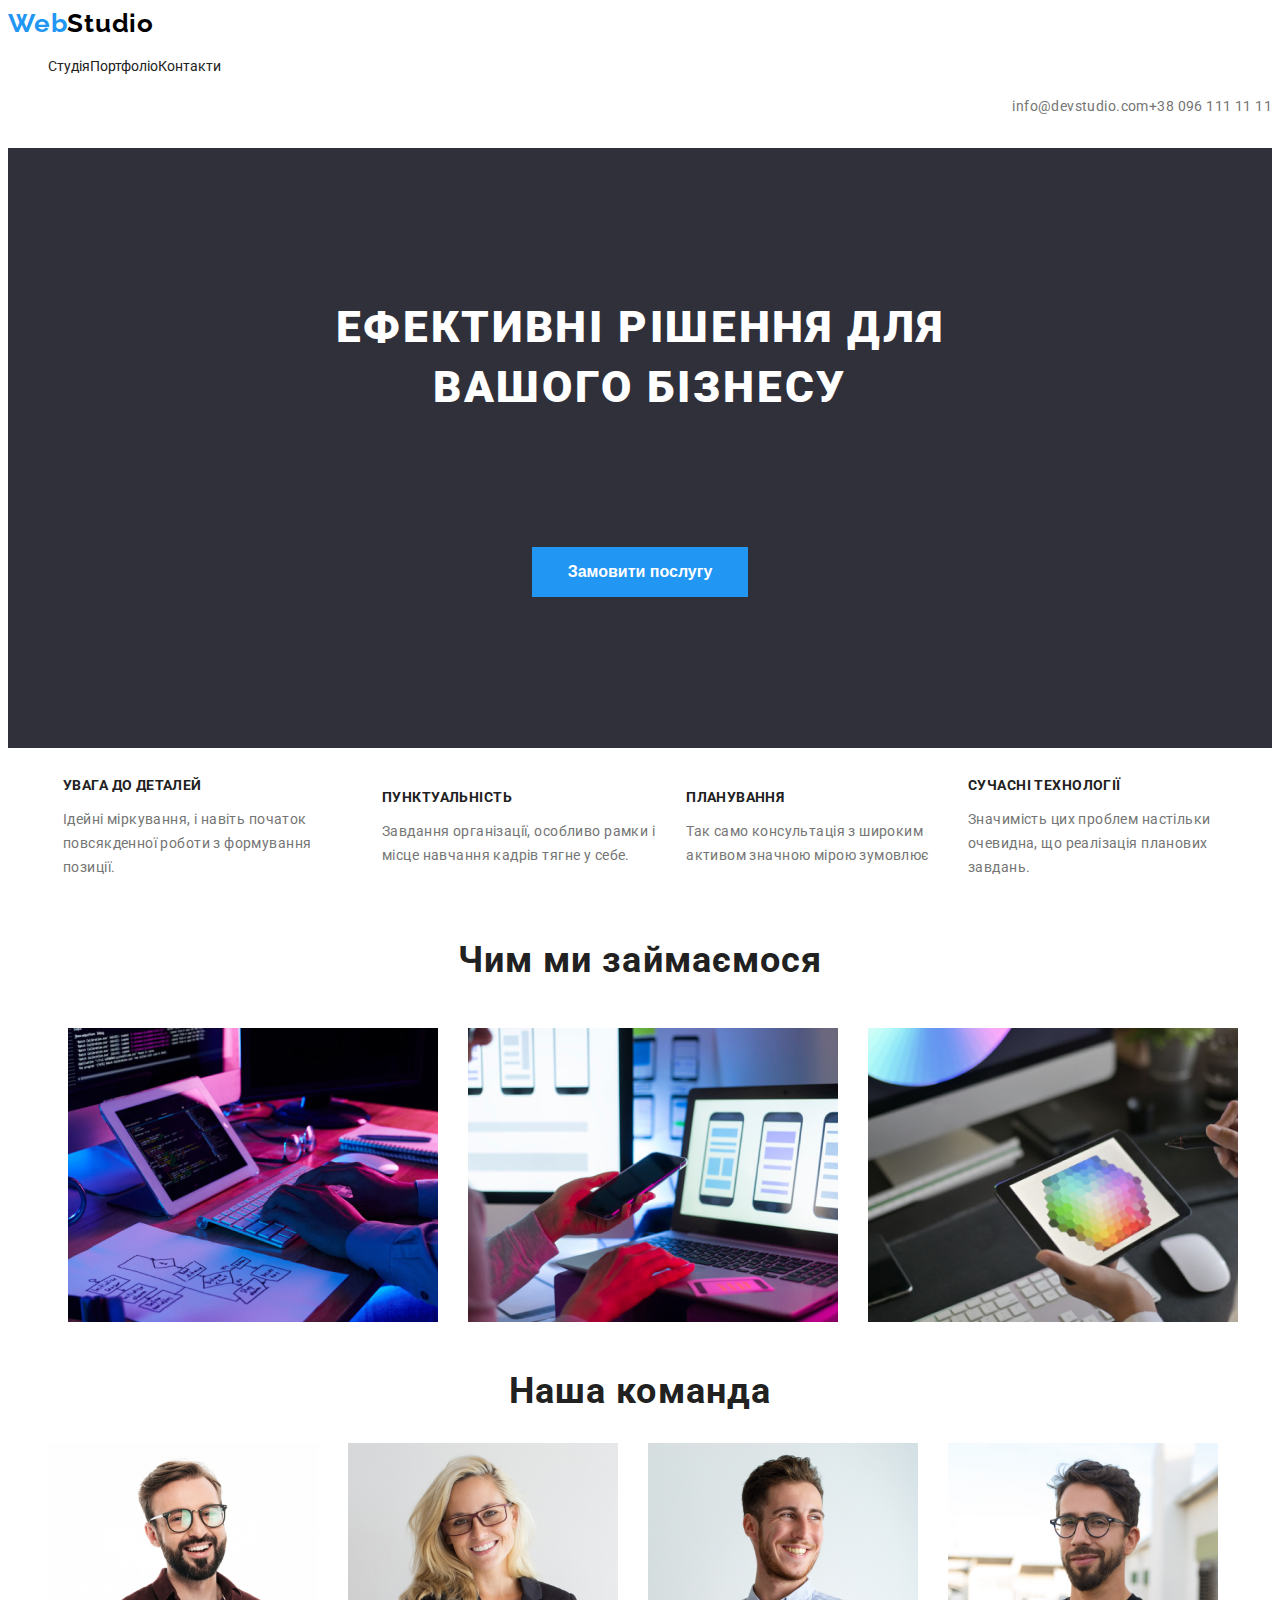
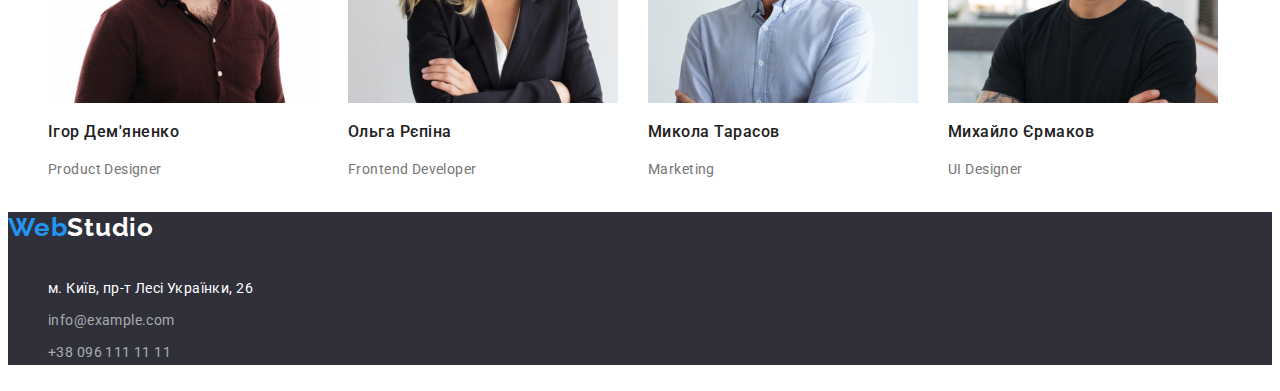
==== index.html @ 259ea288 "dz2" ====
<!DOCTYPE html>
<html lang="uk">
<head>
    <meta charset="UTF-8">
    <meta http-equiv="X-UA-Compatible" content="IE=edge">
    <meta name="viewport" content="width=device-width,initial-scale=1.0">
    <title>WebStudio</title>
     <link rel="preconnect" href="https://fonts.googleapis.com">
<link rel="preconnect" href="https://fonts.gstatic.com" crossorigin>
<link href="https://fonts.googleapis.com/css2?family=Raleway:wght@700&family=Roboto:wght@400;500;700;900&display=swap" rel="stylesheet">
<link href="./css/styles.css" rel="stylesheet">

</head>
<body>
    <header class="page-header">
        <a href="./index.html" class="logo ul"><span class="">Web</span>Studio</a>
        <nav class="navigation">
        <ul class="nav ul block">
        <li><a class="dec-none" href="./index.html">Студія</a></li>
       <li><a class="dec-none "href="./portfolio.html">Портфоліо</a></li>
       <li><a class="dec-none" href="">Контакти</a></li>
        </ul>
         </nav>
         <ul class="navigation2 ul">
            <li><a class="dec-none p" href="mailto:info@devstudio.com">info@devstudio.com</a></li>
            <li><a class="dec-none p" href="tel:+380961111111">+38 096 111 11 11</a></li>
        </ul>
        
    </header>
    <main class="main">
        <section class="section-main">
         <h1 class="hero">Ефективні рішення для вашого бізнесу</h1>
    <button type="button" class="button-logo"> Замовити послугу</button>
    </section>
    <section class="">
        <h2 class="visually-hidden">Особливості</h2>
        <div class="wrapper">
    <ul class="ul block center">
        <div class="div2"><li class="cont-list1"><h3 class="section-hhh">УВАГА ДО ДЕТАЛЕЙ</h3><p class="p">Ідейні міркування, і навіть початок повсякденної роботи з формування позиції.</p></li></div>
        <div class="div2"><li class="cont-list2"><h3 class="section-hhh">ПУНКТУАЛЬНІСТЬ</h3><p class="p">Завдання організації, особливо рамки і місце навчання кадрів тягне у себе.</p></li></div>
        <div class="div2"><li class="cont-list3"><h3 class="section-hhh">ПЛАНУВАННЯ</h3><p class="p" >Так само консультація з широким активом значною мірою зумовлює</p></li></div>
        <div class="div2"><li class="cont-list4"><h3 class="section-hhh">СУЧАСНІ ТЕХНОЛОГІЇ</h3><p class="p">Значимість цих проблем настільки очевидна, що реалізація планових завдань.</p></li></div>
   </ul>
   </div>
   </section>
   <section>
   <h2 class="section-hh">Чим ми займаємося</h2>
    <div class="wrapper2">
    <ul class="ul block center div2">
      <div class="div3"><li><img src="./images/box11.jpg" alt="Робота за комп'ютером"/></li></div>
      <div class="div3"><li><img src="./images/box22.jpg" alt="Розробка додатків"/></li></div>
    <div class="div3"><li><img src="./images/box33.jpg" alt="Планшет з палітрою кольорів"/></li></div>
    </ul>
    </div>
   </section>
   <section class="">
    <h2 class="section-hh">Наша команда</h2>
    <ul  class="ul block center">
        <li class="div4"><img src="./images/img11.jpg" width="270" alt="Ігор Дем'яненко">
    <h3 class="people ">Ігор Дем'яненко</h3><p class="p">Product Designer</p></li>
        <li class="div4"><img src="./images/img22.jpg" width="270" alt="Ольга Рєпіна">
    <h3 class="people">Ольга Рєпіна</h3><p class="p">Frontend Developer</p></li>
        <li class="div4"><img src="./images/img33.jpg" width="270" alt="Микола Тарасов">
    <h3 class="people">Микола Тарасов</h3><p class="p">Marketing</p></li>
        <li class="div4"><img src="./images/img44.jpg" width="270" alt="Михайло Єрмаков">
    <h3 class="people">Михайло Єрмаков</h3><p class="p">UI Designer</p></li>
    </ul>
    </section>
    </main>
    <footer class="page-title-footer">
     <a href="./index.html" class="footer-logo ul"><span>Web</span>Studio</a>
     <address>
     <ul class="nav ul">
      <li><a class="dec-ww ul" href="https://www.google.com/maps/place/%D0%B1%D1%83%D0%BB.+%D0%9B%D0%B5%D1%81%D0%B8+%D0%A3%D0%BA%D1%80%D0%B0%D0%B8%D0%BD%D0%BA%D0%B8,+26,+%D0%9A%D0%B8%D0%B5%D0%B2,+02000/@50.4265807,30.5383858,17z/data=!4m21!1m15!4m14!1m6!1m2!1s0x40d4cf0e033ecbe9:0x57a4dffefec77da0!2z0LHRg9C70YzQstCw0YAg0JvQtdGB0ZYg0KPQutGA0LDRl9C90LrQuCwgMjYsINCa0LjRl9CyLCAwMjAwMA!2m2!1d30.5383858!2d50.4265807!1m6!1m2!1s0x40d4cf0e033ecbe9:0x57a4dffefec77da0!2z0LHRg9C7LiDQm9C10YHQuCDQo9C60YDQsNC40L3QutC4LCAyNiwg0JrQuNC10LIsIDAyMDAw!2m2!1d30.5383858!2d50.4265807!3m4!1s0x40d4cf0e033ecbe9:0x57a4dffefec77da0!8m2!3d50.4265807!4d30.5383858">м. Київ, пр-т Лесі Українки, 26</a></li>
      <li><a class="dec-add ul " href="mailto:info@example.com">info@example.com</a></li>
      <li><a class="dec-add ul" href="tel:+380961111111">+38 096 111 11 11</a></li>
     </ul>
    </address>
</footer>

</body>
</html>
---- css/styles.css ----
:root {
    --main-color: #212121;
   --color-grey---: #2F303A;
    --color-sky-: #2196F3;
    --color-milk-: #FFFFFF;}
body {
    font-family:'Roboto', sans-serif;} 

.body {
           
            background-color: #F5F5F5;
        }
.dec-none{
    text-decoration: none;
    color: var(--main-color);
    font-size: 14px;
    line-height: 1.71;
    font-weight: 400;
    
}

.page-title-footer{
    background-color:#2F303A;
          
    letter-spacing: 0.06em;
    
    font-weight: 700;
    font-size: 26px;
    line-height: 1.19;
    
}


.section-main{
    
    height: 600px;
    text-transform: uppercase;
   
   margin-left: 0px;
   margin-top: 0px;
text-align: center;
    background: #2F303A;
 letter-spacing: 0.06em;


}
.hero{padding-top: 150px;
    padding-left: 300px;
    padding-right: 300px;
    padding-bottom: 100px;
        font-weight: 900;
        font-size: 44px;
        line-height: 1.36;
        /*  */
        letter-spacing: 0.06em;
        color: #FFFFFF;}


 .section-se .bt{
            color: #000000;
            width: 103px;
            height: 38px;
            left: 846px;
            top: 174px;
        
            background-color: #F5F4FA;
            }
        
.bt:focus,
 .bt:hover {
   color: #FFFFFF;
background: #2196F3;
                }

    
.button .test-link {
           
            background: #2196F3;

            cursor: pointer;
           
            font-family:'Roboto', sans-serif;
            font-size: 16px;
            font-weight: 700;
            letter-spacing: 0.06em;
            line-height: 1.87;
        color: var(--color-milk-) }
                  
     /* --кнопка замовити послугу------------------------*/
.button-logo{
    border: none;
        width: 216px;
            height: 50px;
            left: 692px;
        font-size: 16px;  top: 430px;
      font-weight: 700;
      background: #2196F3;
        color: var(--color-milk-)
      
       
      
       
     }
            
 .bt{
    width: 112px;
    height: 38px;
    left: 726px;
    top: 174px;
    background-color: #F5F4FA;
    font-family: 'Roboto';
    font-weight: 500;
    font-size: 16px;
    line-height: 1.16;
    /* identical to box height, or 162% */
    border: none;
    text-align: center;
    letter-spacing: 0.03em;

    color: #212121;}


.header-logo span{
           font-size: 26px;
            line-height: 1.19;
    /* identical to box height */
            font-family: 'Raleway';
        letter-spacing: 0.03em;
            font-weight: 700;
            color: #000000;}

.logo span {
    font-size: 26px;
    line-height: 1.19;
    /* identical to box height */
    letter-spacing: 0.03em;
    color: #2196F3;
    font-weight: 700;
    font-family: 'Raleway';
}

.footer-logo{font-family:'Raleway';
             color: #FFFFFF;
              font-weight: 700;
              font-size: 26px;
              line-height: 1.19;
    /* identical to box height */

              letter-spacing: 0.03em;}
.footer-logo span{font-size: 26px;
             line-height: 1.19;
    /* identical to box height */
            font-family: 'Raleway';
            font-weight: 700;
            letter-spacing: 0.03em;
                  color: #2196F3}
a.logo{     font-size: 26px;
            line-height: 1.19;
    /* identical to box height */
            letter-spacing: 0.03em;
            font-family:'Raleway';
            font-weight: 700;
            color: #000000;
        }


.nav.navigation
         {color: #212121;
         display: flex;
         
    
            
       
        }
.nav{ 

        
    }
.navigation2{
    display: flex;
    justify-content:flex-end;

}
.nav :focus,
.nav :hover,a.nav
           {color: #2196F3;
            
       }
  .cont-list-style{
    margin-left: 10px;
  }

.ul {
    list-style: none;
    text-decoration: none;
}

.wrapper{
    display: flex;
    justify-content: space-around;
   
}
.block {
    display: flex;
}

.block.center {
    align-items: center;
}
/*  */
.list-photo{
display:flex;
}
.div2{
    margin-left: 15px;
}
/*  */
.wrapper2{
    display: flex;
    justify-content: space-around;
    
}
.div-wraper{
    justify-content:space-between;
}

.visually-hidden {
        position: absolute;
        white-space: nowrap;
        width: 1px;
        height: 1px;
        overflow: hidden;
        border: 0;
        padding: 0;
        clip: rect(0 0 0 0);
        clip-path: inset(50%);
        margin: -1px;}

.section-hh{
        text-align: center;
        font-weight: 700;
        font-size: 36px;
        line-height: 1.16;
        letter-spacing: 0.03em;
        color: #212121;} 
.div3{
    margin-right: 30px;
}
.section-hhh{
    
       font-weight: 700;
       font-size: 14px;
       line-height: 1.14;
       letter-spacing: 0.03em;
       text-transform: uppercase;
       color: #212121;
    }
  .div4{
    margin-right: 30px;
  }

 .p{
         font-family: 'Roboto';
        
         font-weight: 400;
         font-size: 14px;
         line-height: 1.71;
         letter-spacing: 0.03em;
         color: #757575;}

.dec-ww{font-weight: 400;
         font-size: 14px;
         line-height: 1.71;
         letter-spacing: 0.03em;
         font-style: normal;
         color: #FFFFFF;}

.dec-add{font-weight: 400;
        font-size: 14px;
        font-style: normal;
        line-height: 1.71;
        letter-spacing: 0.03em;
        color: rgba(256, 256, 256, 0.6);

 }

.people{
       
        font-weight: 500;
        font-size: 16px;
        line-height: 1.18;
    /* identical to box height */

        letter-spacing: 0.03em;

        color: #212121;}
.p .people{
    font-weight: 500;
        font-size: 16px;
        line-height: 19px;
}
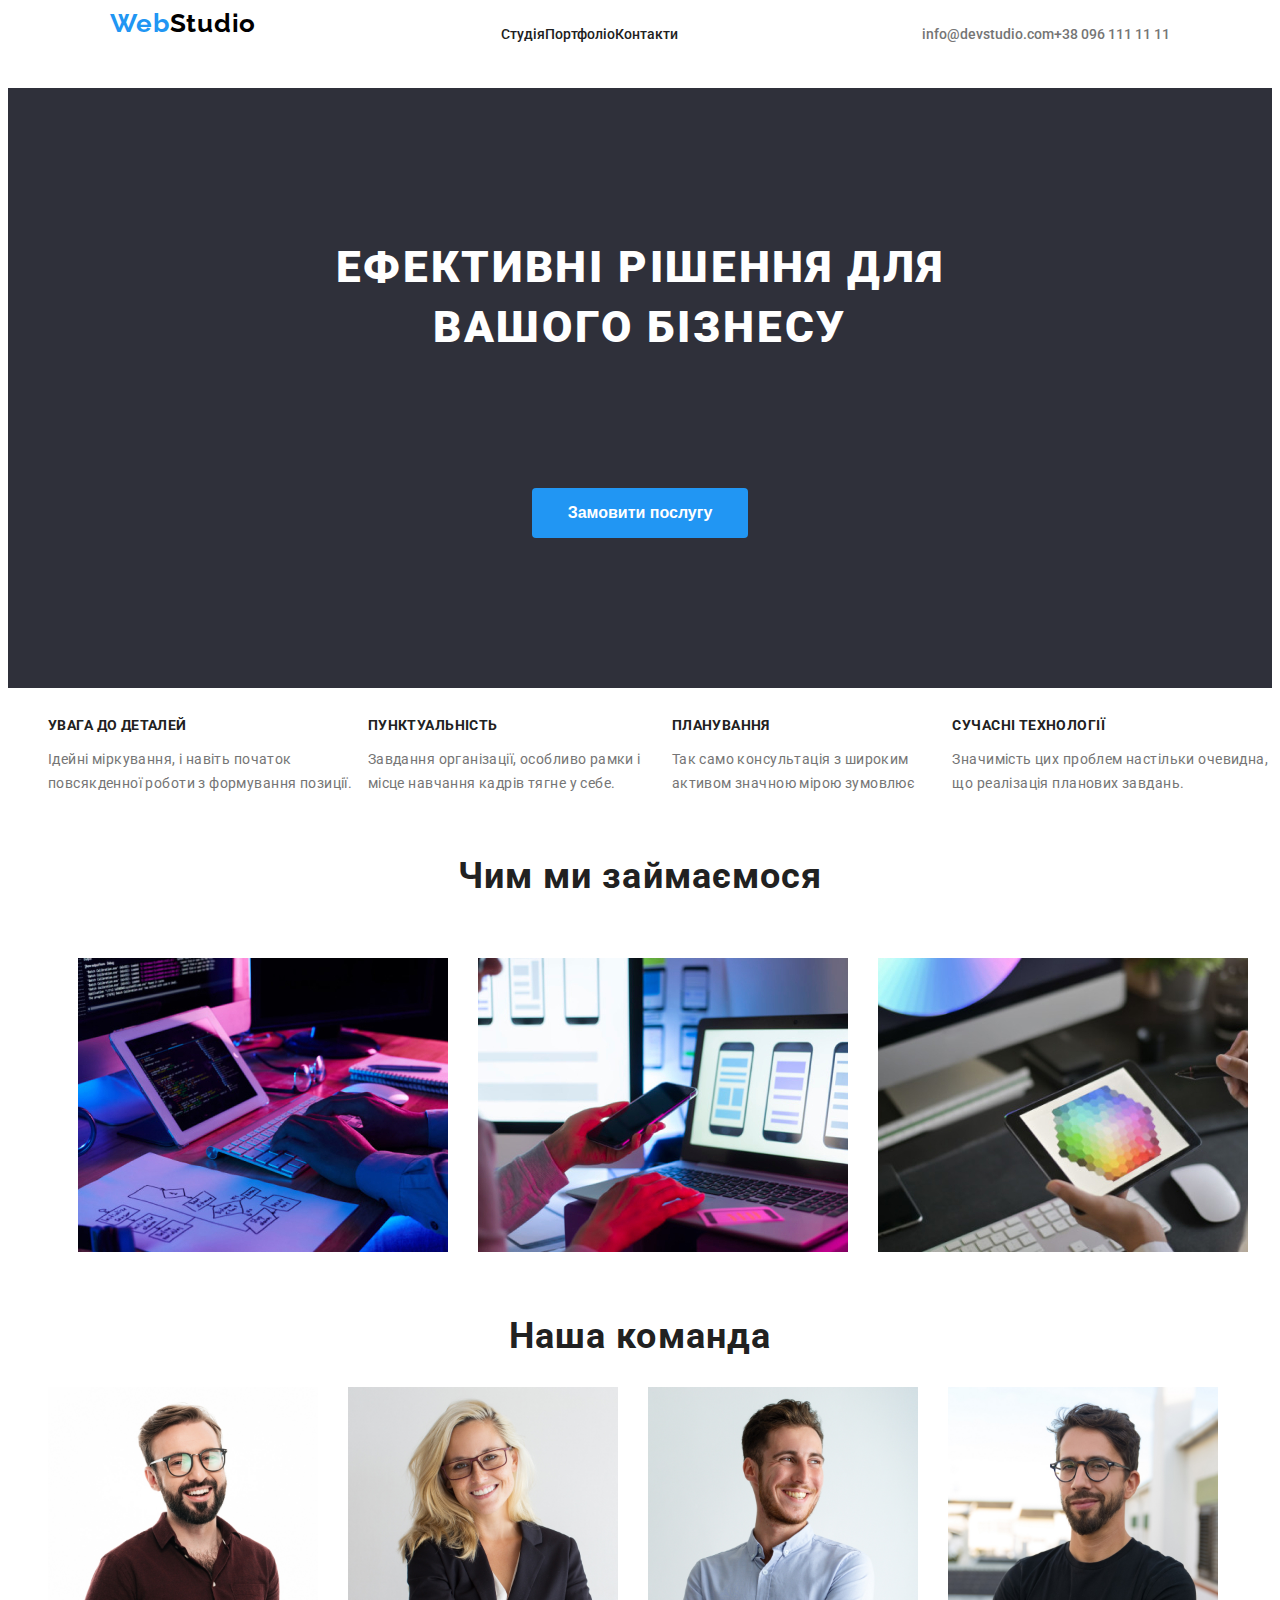
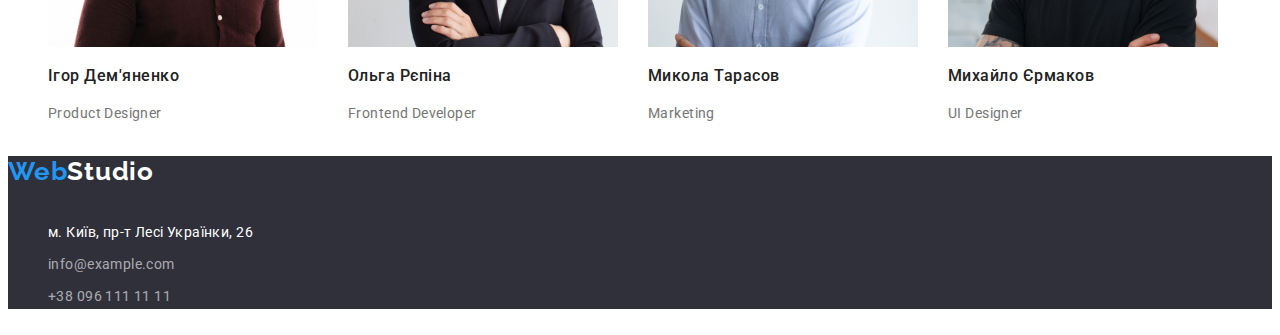
==== commit 90e6bedf: "dz" ====
--- a/index.html
+++ b/index.html
@@ -13,19 +13,20 @@
 </head>
 <body>
     <header class="page-header">
+        <div class="header-hp">
         <a href="./index.html" class="logo ul"><span class="">Web</span>Studio</a>
         <nav class="navigation">
         <ul class="nav ul block">
-        <li><a class="dec-none" href="./index.html">Студія</a></li>
-       <li><a class="dec-none "href="./portfolio.html">Портфоліо</a></li>
-       <li><a class="dec-none" href="">Контакти</a></li>
+        <li><a class="dec-none header-list" href="./index.html">Студія</a></li>
+       <li><a class="dec-none header-list"href="./portfolio.html">Портфоліо</a></li>
+       <li><a class="dec-none header-list" href="">Контакти</a></li>
         </ul>
          </nav>
          <ul class="navigation2 ul">
-            <li><a class="dec-none p" href="mailto:info@devstudio.com">info@devstudio.com</a></li>
-            <li><a class="dec-none p" href="tel:+380961111111">+38 096 111 11 11</a></li>
+            <li><a class="address-nav" href="mailto:info@devstudio.com">info@devstudio.com</a></li>
+            <li><a class="address-nav" href="tel:+380961111111">+38 096 111 11 11</a></li>
         </ul>
-        
+        </div>
     </header>
     <main class="main">
         <section class="section-main">
@@ -36,10 +37,10 @@
         <h2 class="visually-hidden">Особливості</h2>
         <div class="wrapper">
     <ul class="ul block center">
-        <div class="div2"><li class="cont-list1"><h3 class="section-hhh">УВАГА ДО ДЕТАЛЕЙ</h3><p class="p">Ідейні міркування, і навіть початок повсякденної роботи з формування позиції.</p></li></div>
-        <div class="div2"><li class="cont-list2"><h3 class="section-hhh">ПУНКТУАЛЬНІСТЬ</h3><p class="p">Завдання організації, особливо рамки і місце навчання кадрів тягне у себе.</p></li></div>
-        <div class="div2"><li class="cont-list3"><h3 class="section-hhh">ПЛАНУВАННЯ</h3><p class="p" >Так само консультація з широким активом значною мірою зумовлює</p></li></div>
-        <div class="div2"><li class="cont-list4"><h3 class="section-hhh">СУЧАСНІ ТЕХНОЛОГІЇ</h3><p class="p">Значимість цих проблем настільки очевидна, що реалізація планових завдань.</p></li></div>
+        <div class="divv"><li class="cont-list1"><h3 class="section-hhh">УВАГА ДО ДЕТАЛЕЙ</h3><p class="p">Ідейні міркування, і навіть початок повсякденної роботи з формування позиції.</p></li></div>
+        <div class="divv"><li class="cont-list2"><h3 class="section-hhh">ПУНКТУАЛЬНІСТЬ</h3><p class="p">Завдання організації, особливо рамки і місце навчання кадрів тягне у себе.</p></li></div>
+        <div class="divv"><li class="cont-list3"><h3 class="section-hhh">ПЛАНУВАННЯ</h3><p class="p" >Так само консультація з широким активом значною мірою зумовлює</p></li></div>
+        <div class="divv"><li class="cont-list4"><h3 class="section-hhh">СУЧАСНІ ТЕХНОЛОГІЇ</h3><p class="p">Значимість цих проблем настільки очевидна, що реалізація планових завдань.</p></li></div>
    </ul>
    </div>
    </section>
@@ -77,6 +78,6 @@
      </ul>
     </address>
 </footer>
-
+<script src="./js/script.js"></script>
 </body>
 </html>--- a/css/styles.css
+++ b/css/styles.css
@@ -7,15 +7,14 @@
     font-family:'Roboto', sans-serif;} 
 
 .body {
-           
-            background-color: #F5F5F5;
+    background-color: #F5F5F5;
         }
 .dec-none{
     text-decoration: none;
     color: var(--main-color);
     font-size: 14px;
-    line-height: 1.71;
-    font-weight: 400;
+    line-height: 1.17;
+    font-weight: 500px;
     
 }
 
@@ -57,14 +56,19 @@
 
 
  .section-se .bt{
-            color: #000000;
-            width: 103px;
-            height: 38px;
-            left: 846px;
-            top: 174px;
-        
+    font-family: 'Roboto';
+        font-style: normal;
+        font-weight: 500;
+        font-size: 16px;
+        line-height: 26px;
+        
+            letter-spacing: 0.03em;
+        
+            color: #212121;
             background-color: #F5F4FA;
             }
+            
+               
         
 .bt:focus,
  .bt:hover {
@@ -89,35 +93,55 @@
      /* --кнопка замовити послугу------------------------*/
 .button-logo{
     border: none;
+    border-radius: 4px;
         width: 216px;
             height: 50px;
             left: 692px;
         font-size: 16px;  top: 430px;
       font-weight: 700;
+font-family: 'Roboto' sans-serif;
+    font-style: normal;
       background: #2196F3;
         color: var(--color-milk-)
-      
-       
-      
-       
+   
      }
-            
- .bt{
-    width: 112px;
-    height: 38px;
-    left: 726px;
-    top: 174px;
-    background-color: #F5F4FA;
-    font-family: 'Roboto';
+
+
+
+.bt {
+font-weight: 500;
+font-size: 14px;
+line-height: 16px;
+letter-spacing: 0.02em;
+color: #212121;
+ width: 112px;
+ height: 38px;
+ left: 726px;
+ top: 174px;
+ background-color: #F5F4FA;
+ font-family: 'Roboto' sans-serif;
+ font-weight: 500;
+ font-size: 16px;
+ line-height: 1.16;
+ /* identical to box height, or 162% */
+ border: none;
+ 
+ letter-spacing: 0.03em;
+ border-radius: 4px;
+margin-left: 10px;
+ color: #212121;
+ 
+   
+}
+.header-hp{
+display: flex;
+    justify-content: space-around;
     font-weight: 500;
-    font-size: 16px;
-    line-height: 1.16;
-    /* identical to box height, or 162% */
-    border: none;
-    text-align: center;
-    letter-spacing: 0.03em;
-
-    color: #212121;}
+}
+.header-hpp{
+    
+}
+
 
 
 .header-logo span{
@@ -164,32 +188,32 @@
         }
 
 
-.nav.navigation
+.navigation
          {color: #212121;
-         display: flex;
-         
-    
-            
-       
+        
         }
-.nav{ 
-
-        
-    }
+
 .navigation2{
     display: flex;
     justify-content:flex-end;
-
-}
+}
+.address-nav:focus,
+.address-nav:hover {
+    color: var(--color-sky-);
+}
+.address-nav{
+    font-size: 14px;
+    font-weight: 500;
+text-decoration: none;
+color: #757575;
+}
+
 .nav :focus,
-.nav :hover,a.nav
-           {color: #2196F3;
+.nav :hover,a.nav{
+    color: #2196F3;
             
        }
-  .cont-list-style{
-    margin-left: 10px;
-  }
-
+       
 .ul {
     list-style: none;
     text-decoration: none;
@@ -198,7 +222,7 @@
 .wrapper{
     display: flex;
     justify-content: space-around;
-   
+
 }
 .block {
     display: flex;
@@ -212,7 +236,8 @@
 display:flex;
 }
 .div2{
-    margin-left: 15px;
+    
+    margin: 30px;
 }
 /*  */
 .wrapper2{
@@ -222,6 +247,7 @@
 }
 .div-wraper{
     justify-content:space-between;
+    
 }
 
 .visually-hidden {
@@ -260,7 +286,7 @@
   }
 
  .p{
-         font-family: 'Roboto';
+    
         
          font-weight: 400;
          font-size: 14px;
@@ -298,4 +324,24 @@
     font-weight: 500;
         font-size: 16px;
         line-height: 19px;
+}
+.photo-list-wrapper2{
+    font-weight: 400;
+        font-size: 16px;
+        line-height: 30px;
+        /* identical to box height, or 188% */
+    
+        letter-spacing: 0.03em;
+    
+        color: #757575;
+}
+.photo-list-wrap{
+    font-weight: 700;
+        font-size: 18px;
+        line-height: 36px;
+        /* identical to box height, or 200% */
+    
+        letter-spacing: 0.06em;
+    
+        color: #212121;
 }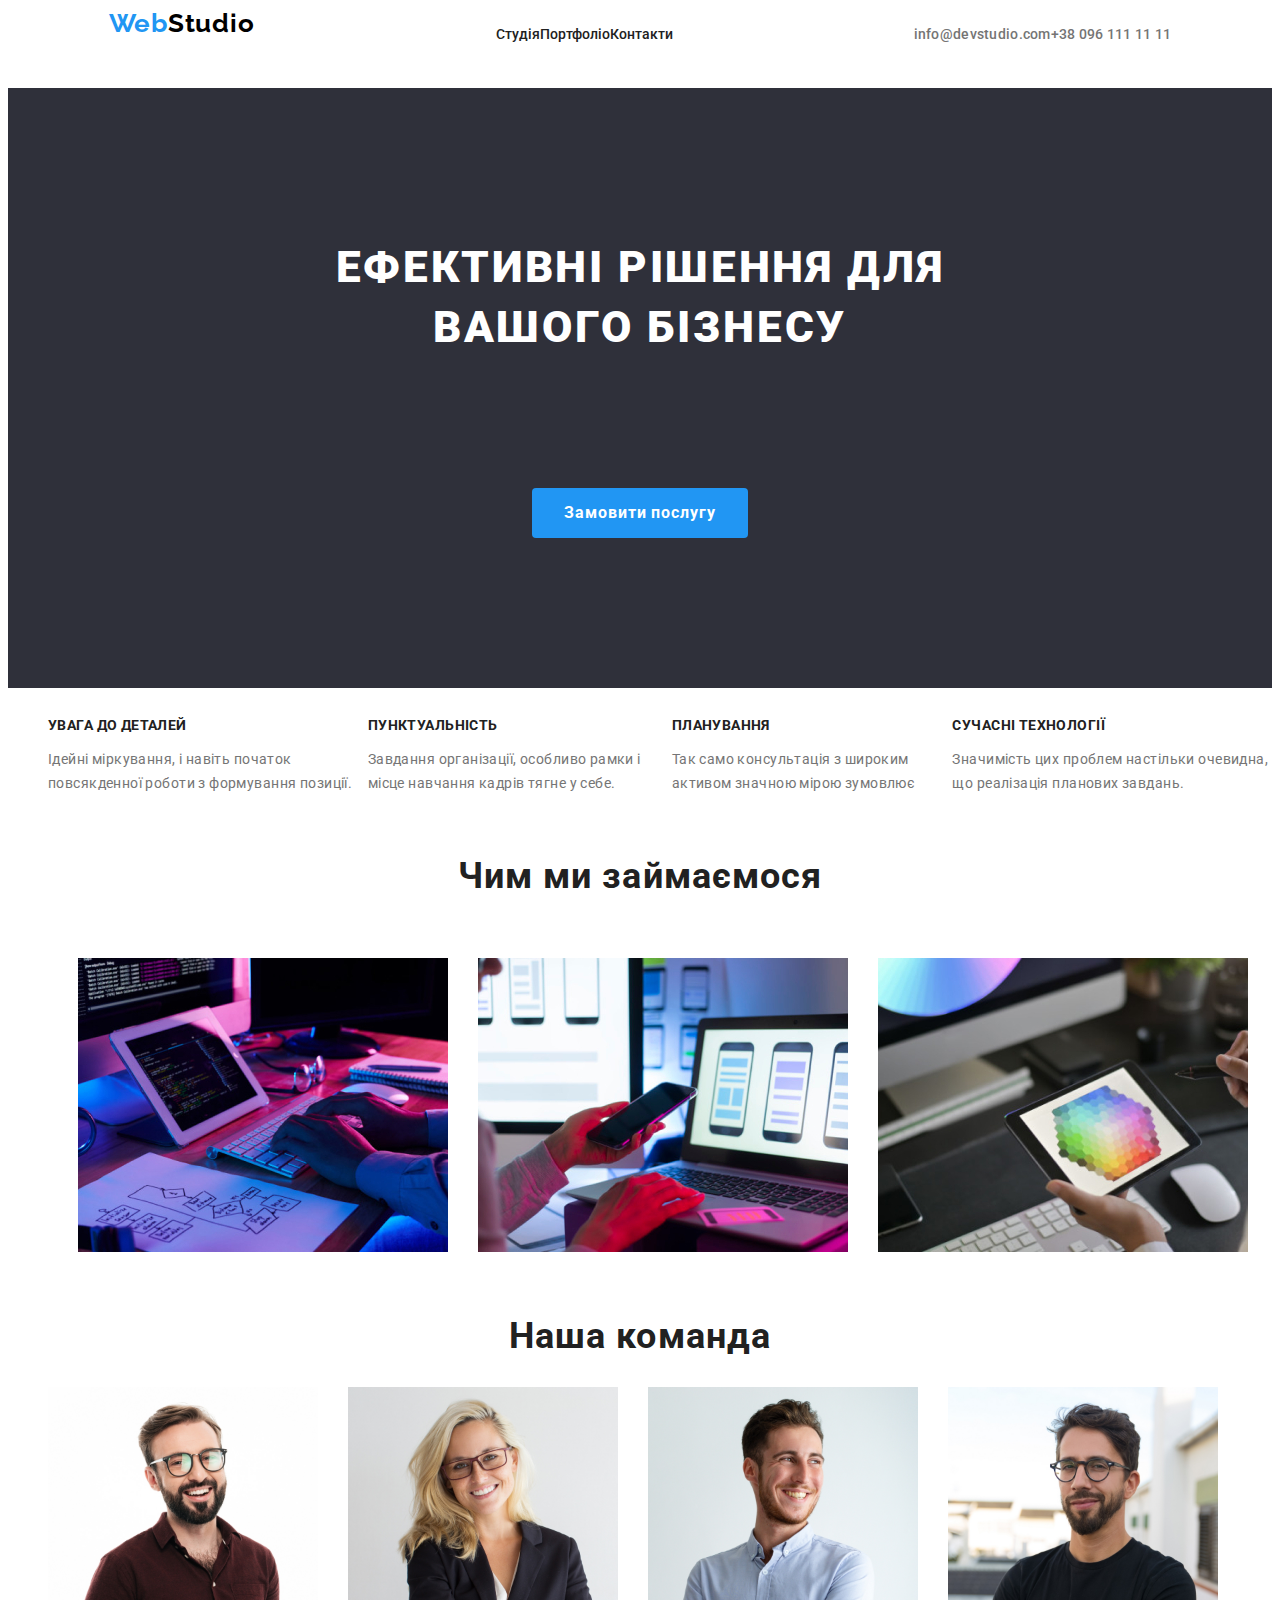
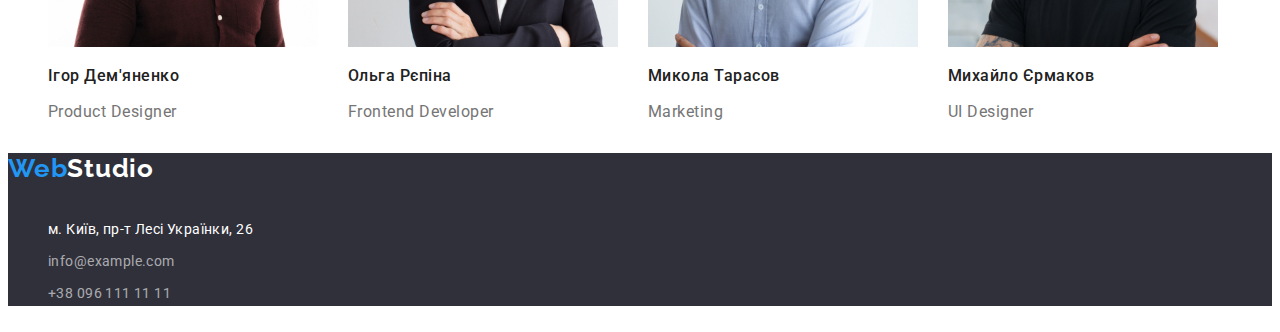
==== commit 1da1f446: "об" ====
--- a/index.html
+++ b/index.html
@@ -58,13 +58,13 @@
     <h2 class="section-hh">Наша команда</h2>
     <ul  class="ul block center">
         <li class="div4"><img src="./images/img11.jpg" width="270" alt="Ігор Дем'яненко">
-    <h3 class="people ">Ігор Дем'яненко</h3><p class="p">Product Designer</p></li>
+    <h3 class="people ">Ігор Дем'яненко</h3><p class="pp">Product Designer</p></li>
         <li class="div4"><img src="./images/img22.jpg" width="270" alt="Ольга Рєпіна">
-    <h3 class="people">Ольга Рєпіна</h3><p class="p">Frontend Developer</p></li>
+    <h3 class="people">Ольга Рєпіна</h3><p class="pp">Frontend Developer</p></li>
         <li class="div4"><img src="./images/img33.jpg" width="270" alt="Микола Тарасов">
-    <h3 class="people">Микола Тарасов</h3><p class="p">Marketing</p></li>
+    <h3 class="people">Микола Тарасов</h3><p class="pp">Marketing</p></li>
         <li class="div4"><img src="./images/img44.jpg" width="270" alt="Михайло Єрмаков">
-    <h3 class="people">Михайло Єрмаков</h3><p class="p">UI Designer</p></li>
+    <h3 class="people">Михайло Єрмаков</h3><p class="pp">UI Designer</p></li>
     </ul>
     </section>
     </main>
--- a/css/styles.css
+++ b/css/styles.css
@@ -56,53 +56,53 @@
 
 
  .section-se .bt{
-    font-family: 'Roboto';
-        font-style: normal;
+        font-family: 'Roboto';
+        
         font-weight: 500;
         font-size: 16px;
-        line-height: 26px;
-        
-            letter-spacing: 0.03em;
-        
-            color: #212121;
-            background-color: #F5F4FA;
+        line-height: 1.62;
+        
+        letter-spacing: 0.03em;
+        color: #212121;
+        background-color: #F5F4FA;
             }
             
                
         
-.bt:focus,
+ .bt:focus,
  .bt:hover {
-   color: #FFFFFF;
-background: #2196F3;
+        color: #FFFFFF;
+        background: #2196F3;
                 }
 
     
 .button .test-link {
            
-            background: #2196F3;
-
-            cursor: pointer;
+        background: #2196F3;
+
+        cursor: pointer;
            
-            font-family:'Roboto', sans-serif;
-            font-size: 16px;
-            font-weight: 700;
-            letter-spacing: 0.06em;
-            line-height: 1.87;
+        font-family:'Roboto', sans-serif;            font-size: 16px;
+        font-weight: 700;
+        letter-spacing: 0.06em;
+        line-height: 1.87;
         color: var(--color-milk-) }
                   
      /* --кнопка замовити послугу------------------------*/
 .button-logo{
     border: none;
     border-radius: 4px;
-        width: 216px;
-            height: 50px;
-            left: 692px;
-        font-size: 16px;  top: 430px;
-      font-weight: 700;
-font-family: 'Roboto' sans-serif;
+    width: 216px;
+    height: 50px;
+    left: 692px;
+    font-size: 16px; 
+    font-weight: 700;
+    line-height: 1.88;
+    letter-spacing: 0.06em;
+    font-family: inherit;
     font-style: normal;
-      background: #2196F3;
-        color: var(--color-milk-)
+    background: #2196F3;
+    color: var(--color-milk-)
    
      }
 
@@ -204,6 +204,8 @@
 .address-nav{
     font-size: 14px;
     font-weight: 500;
+    line-height: 16px;
+        letter-spacing: 0.02em;
 text-decoration: none;
 color: #757575;
 }
@@ -233,7 +235,9 @@
 }
 /*  */
 .list-photo{
-display:flex;
+display: flex;
+justify-content: space-around;
+flex-direction:row;
 }
 .div2{
     
@@ -284,6 +288,13 @@
   .div4{
     margin-right: 30px;
   }
+  .pp{font-weight: 400;
+    font-size: 16px;
+    line-height: 19px;
+    letter-spacing: 0.03em;
+    color: #757575;
+
+  }
 
  .p{
     
@@ -323,12 +334,12 @@
 .p .people{
     font-weight: 500;
         font-size: 16px;
-        line-height: 19px;
+        line-height: 1.19;
 }
 .photo-list-wrapper2{
     font-weight: 400;
         font-size: 16px;
-        line-height: 30px;
+        line-height: 1.88;
         /* identical to box height, or 188% */
     
         letter-spacing: 0.03em;
@@ -338,7 +349,7 @@
 .photo-list-wrap{
     font-weight: 700;
         font-size: 18px;
-        line-height: 36px;
+        line-height: 2.0;
         /* identical to box height, or 200% */
     
         letter-spacing: 0.06em;
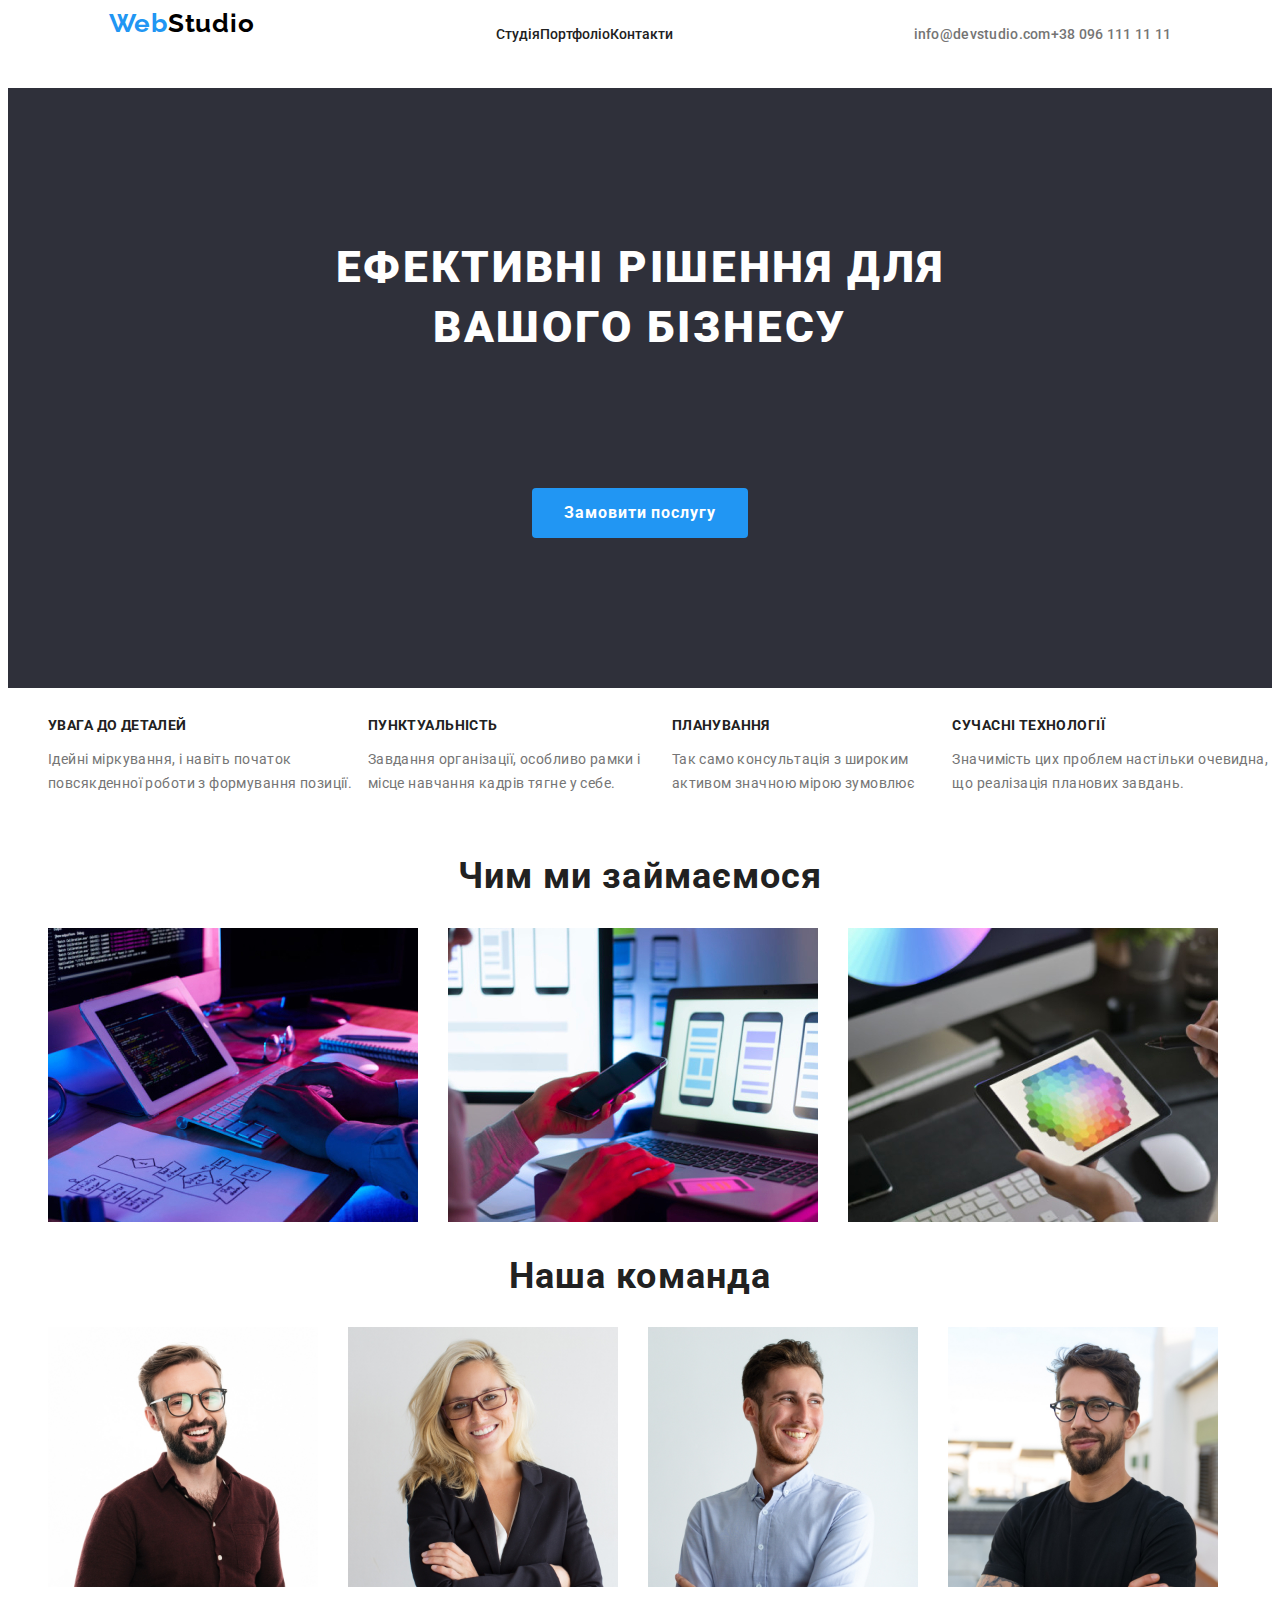
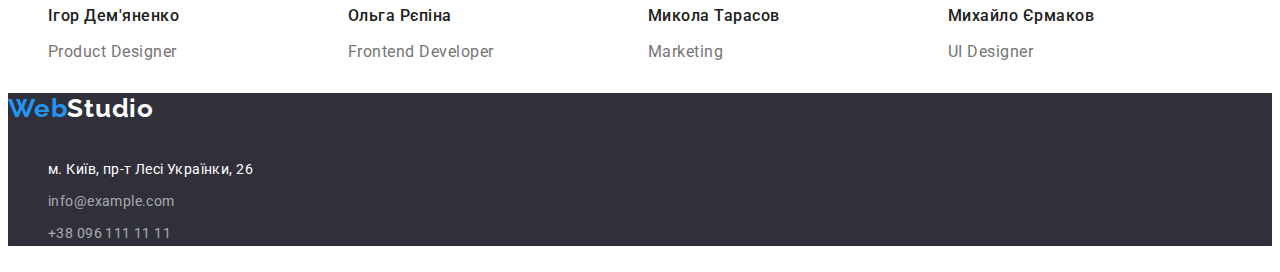
==== commit aa6d440b: "fghjk" ====
--- a/index.html
+++ b/index.html
@@ -18,7 +18,7 @@
         <nav class="navigation">
         <ul class="nav ul block">
         <li><a class="dec-none header-list" href="./index.html">Студія</a></li>
-       <li><a class="dec-none header-list"href="./portfolio.html">Портфоліо</a></li>
+       <li><a class="dec-none header-list" href="./portfolio.html">Портфоліо</a></li>
        <li><a class="dec-none header-list" href="">Контакти</a></li>
         </ul>
          </nav>
@@ -37,10 +37,10 @@
         <h2 class="visually-hidden">Особливості</h2>
         <div class="wrapper">
     <ul class="ul block center">
-        <div class="divv"><li class="cont-list1"><h3 class="section-hhh">УВАГА ДО ДЕТАЛЕЙ</h3><p class="p">Ідейні міркування, і навіть початок повсякденної роботи з формування позиції.</p></li></div>
-        <div class="divv"><li class="cont-list2"><h3 class="section-hhh">ПУНКТУАЛЬНІСТЬ</h3><p class="p">Завдання організації, особливо рамки і місце навчання кадрів тягне у себе.</p></li></div>
-        <div class="divv"><li class="cont-list3"><h3 class="section-hhh">ПЛАНУВАННЯ</h3><p class="p" >Так само консультація з широким активом значною мірою зумовлює</p></li></div>
-        <div class="divv"><li class="cont-list4"><h3 class="section-hhh">СУЧАСНІ ТЕХНОЛОГІЇ</h3><p class="p">Значимість цих проблем настільки очевидна, що реалізація планових завдань.</p></li></div>
+        <li class="cont-list1"><div class="divv"><h3 class="section-hhh">УВАГА ДО ДЕТАЛЕЙ</h3><p class="p">Ідейні міркування, і навіть початок повсякденної роботи з формування позиції.</p></div></li>
+        <li class="cont-list2"><div class="divv"><h3 class="section-hhh">ПУНКТУАЛЬНІСТЬ</h3><p class="p">Завдання організації, особливо рамки і місце навчання кадрів тягне у себе.</p></div></li>
+        <li class="cont-list3"><div class="divv"><h3 class="section-hhh">ПЛАНУВАННЯ</h3><p class="p" >Так само консультація з широким активом значною мірою зумовлює</p></div></li>
+        <li class="cont-list4"><div class="divv"><h3 class="section-hhh">СУЧАСНІ ТЕХНОЛОГІЇ</h3><p class="p">Значимість цих проблем настільки очевидна, що реалізація планових завдань.</p></div></li>
    </ul>
    </div>
    </section>
@@ -48,12 +48,11 @@
    <h2 class="section-hh">Чим ми займаємося</h2>
     <div class="wrapper2">
     <ul class="ul block center div2">
-      <div class="div3"><li><img src="./images/box11.jpg" alt="Робота за комп'ютером"/></li></div>
-      <div class="div3"><li><img src="./images/box22.jpg" alt="Розробка додатків"/></li></div>
-    <div class="div3"><li><img src="./images/box33.jpg" alt="Планшет з палітрою кольорів"/></li></div>
+        <li><div class="div3"><img src="./images/box11.jpg" alt="Робота за комп'ютером"/></div></li>
+      <li><div class="div3"><img src="./images/box22.jpg" alt="Розробка додатків"/></div></li>
+    <li><div class="div3"><img src="./images/box33.jpg" alt="Планшет з палітрою кольорів"/></div></li>
     </ul>
     </div>
-   </section>
    <section class="">
     <h2 class="section-hh">Наша команда</h2>
     <ul  class="ul block center">
--- a/css/styles.css
+++ b/css/styles.css
@@ -236,12 +236,10 @@
 /*  */
 .list-photo{
 display: flex;
-justify-content: space-around;
-flex-direction:row;
-}
-.div2{
-    
-    margin: 30px;
+justify-content: space-evenly;
+flex-wrap: wrap;
+}
+
 }
 /*  */
 .wrapper2{
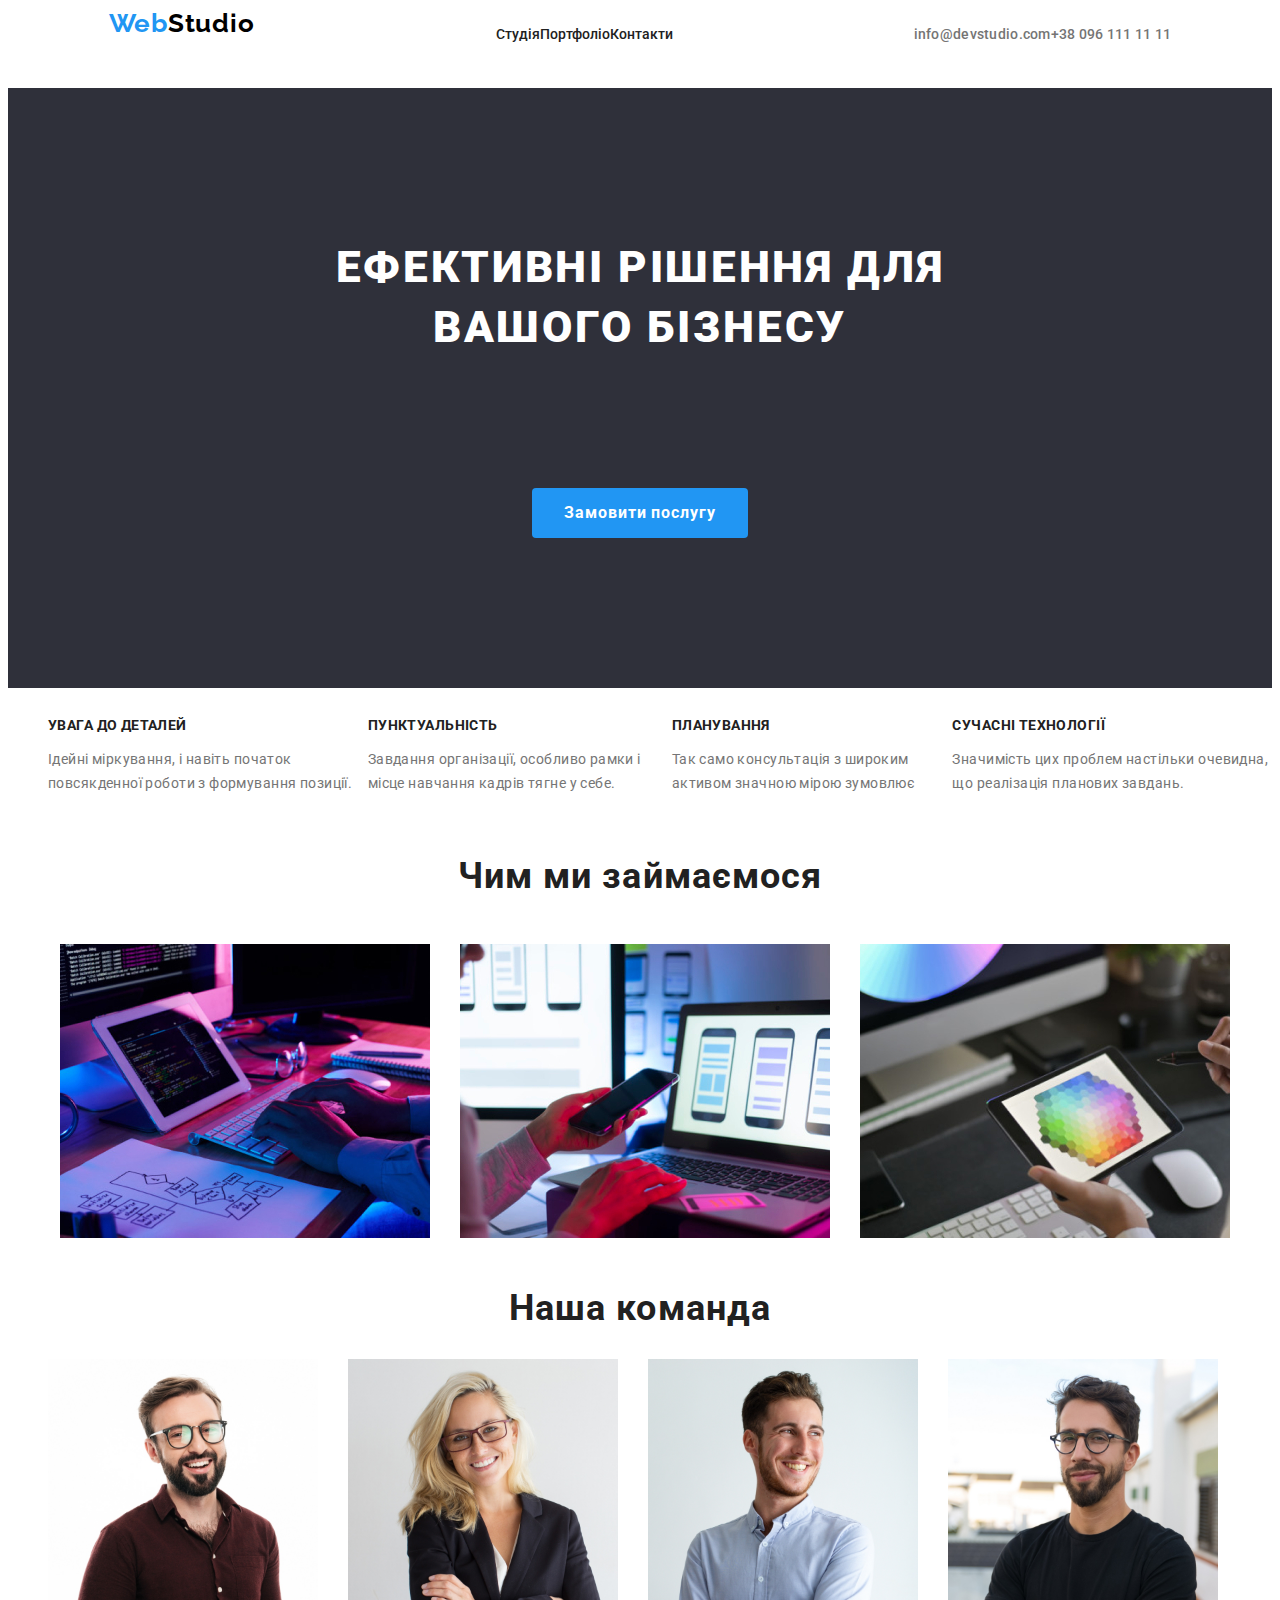
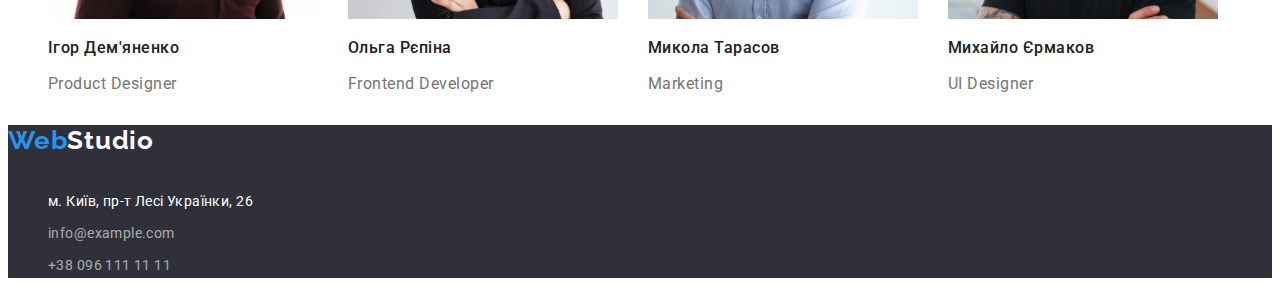
==== commit 5744de08: "sdfjk" ====
--- a/index.html
+++ b/index.html
@@ -34,25 +34,26 @@
     <button type="button" class="button-logo"> Замовити послугу</button>
     </section>
     <section class="">
+        <div class="wrapper">
         <h2 class="visually-hidden">Особливості</h2>
-        <div class="wrapper">
-    <ul class="ul block center">
+      <ul class="ul block center">
         <li class="cont-list1"><div class="divv"><h3 class="section-hhh">УВАГА ДО ДЕТАЛЕЙ</h3><p class="p">Ідейні міркування, і навіть початок повсякденної роботи з формування позиції.</p></div></li>
         <li class="cont-list2"><div class="divv"><h3 class="section-hhh">ПУНКТУАЛЬНІСТЬ</h3><p class="p">Завдання організації, особливо рамки і місце навчання кадрів тягне у себе.</p></div></li>
-        <li class="cont-list3"><div class="divv"><h3 class="section-hhh">ПЛАНУВАННЯ</h3><p class="p" >Так само консультація з широким активом значною мірою зумовлює</p></div></li>
+        <li class="cont-list3"><div class="divv"><h3 class="section-hhh">ПЛАНУВАННЯ</h3><p class="p">Так само консультація з широким активом значною мірою зумовлює</p></div></li>
         <li class="cont-list4"><div class="divv"><h3 class="section-hhh">СУЧАСНІ ТЕХНОЛОГІЇ</h3><p class="p">Значимість цих проблем настільки очевидна, що реалізація планових завдань.</p></div></li>
-   </ul>
+      </ul>
    </div>
    </section>
    <section>
    <h2 class="section-hh">Чим ми займаємося</h2>
     <div class="wrapper2">
     <ul class="ul block center div2">
-        <li><div class="div3"><img src="./images/box11.jpg" alt="Робота за комп'ютером"/></div></li>
-      <li><div class="div3"><img src="./images/box22.jpg" alt="Розробка додатків"/></div></li>
+    <li><div class="div3"><img src="./images/box11.jpg" alt="Робота за комп'ютером"/></div></li>
+    <li><div class="div3"><img src="./images/box22.jpg" alt="Розробка додатків"/></div></li>
     <li><div class="div3"><img src="./images/box33.jpg" alt="Планшет з палітрою кольорів"/></div></li>
     </ul>
     </div>
+    </section>
    <section class="">
     <h2 class="section-hh">Наша команда</h2>
     <ul  class="ul block center">
--- a/css/styles.css
+++ b/css/styles.css
@@ -138,11 +138,6 @@
     justify-content: space-around;
     font-weight: 500;
 }
-.header-hpp{
-    
-}
-
-
 
 .header-logo span{
            font-size: 26px;
@@ -240,7 +235,7 @@
 flex-wrap: wrap;
 }
 
-}
+
 /*  */
 .wrapper2{
     display: flex;
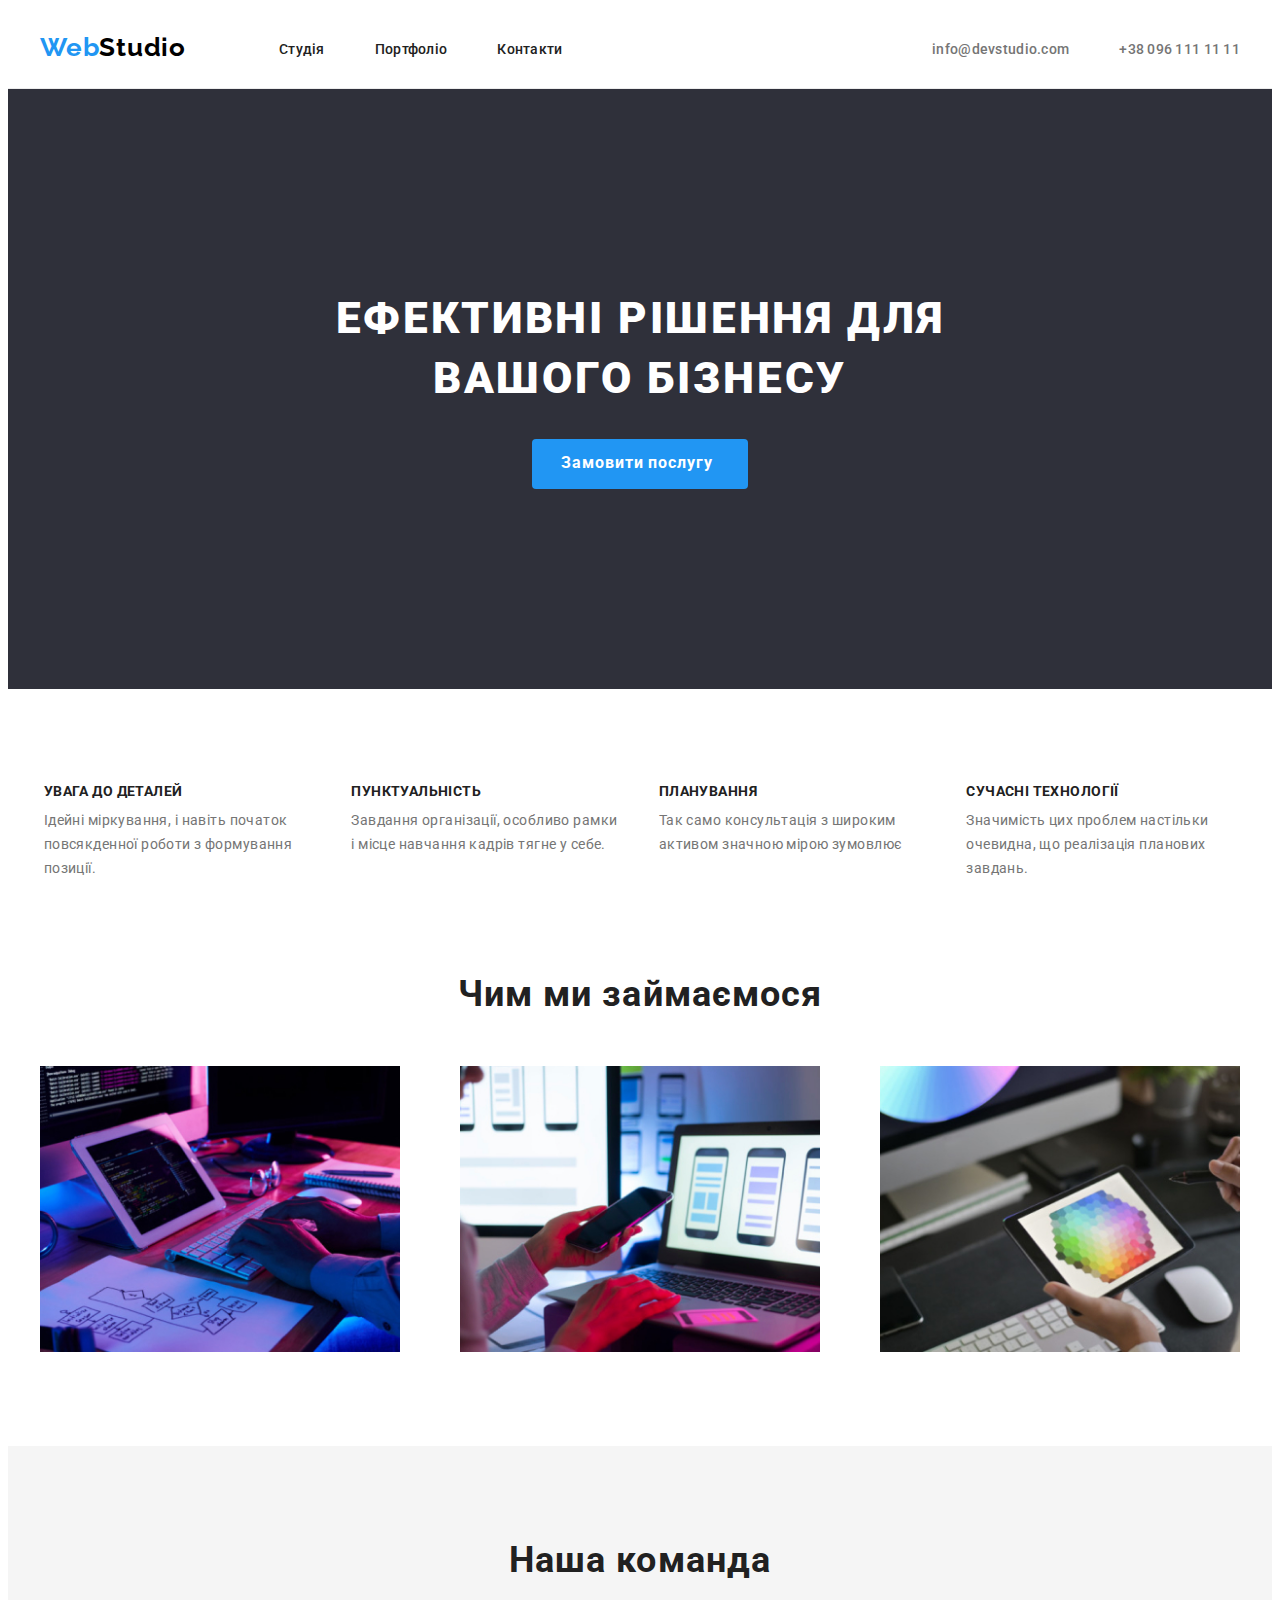
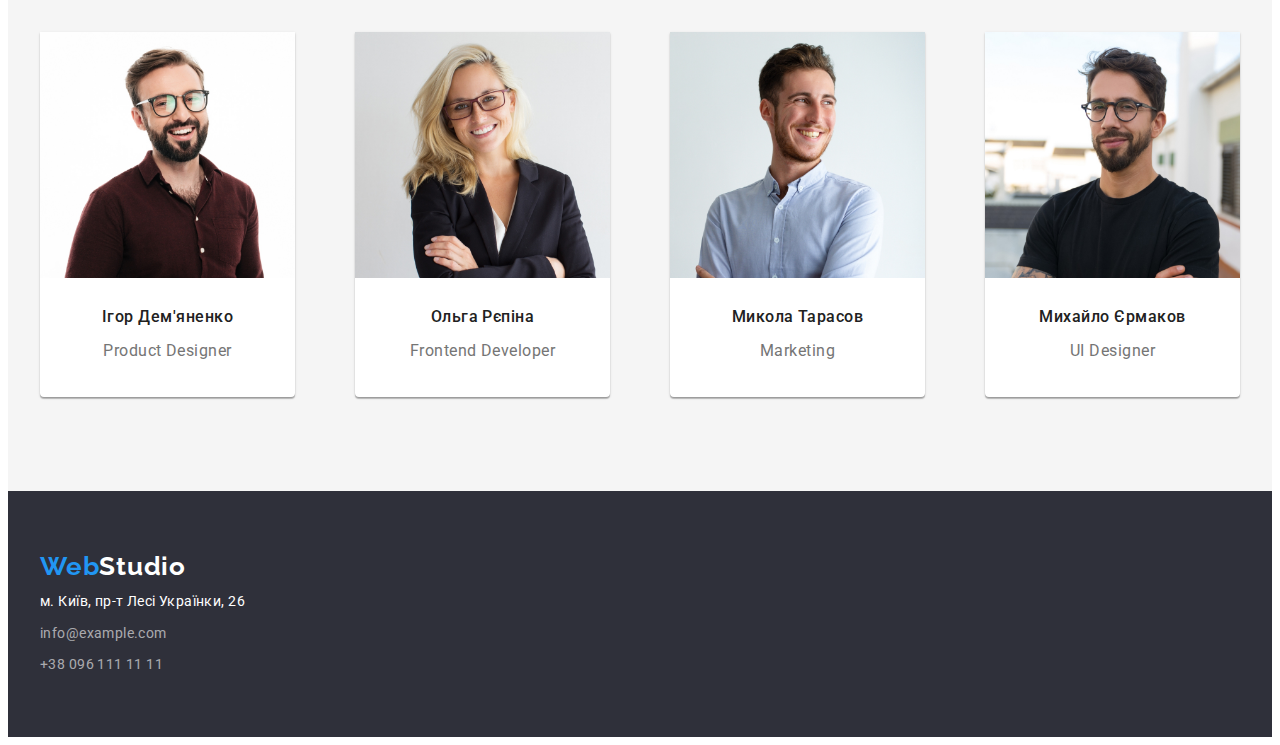
==== commit b0e7805f: "д з" ====
--- a/index.html
+++ b/index.html
@@ -1,83 +1,180 @@
 <!DOCTYPE html>
 <html lang="uk">
-<head>
-    <meta charset="UTF-8">
-    <meta http-equiv="X-UA-Compatible" content="IE=edge">
-    <meta name="viewport" content="width=device-width,initial-scale=1.0">
+  <head>
+    <meta charset="UTF-8" />
+    <meta http-equiv="X-UA-Compatible" content="IE=edge" />
+    <meta name="viewport" content="width=device-width,initial-scale=1.0" />
     <title>WebStudio</title>
-     <link rel="preconnect" href="https://fonts.googleapis.com">
-<link rel="preconnect" href="https://fonts.gstatic.com" crossorigin>
-<link href="https://fonts.googleapis.com/css2?family=Raleway:wght@700&family=Roboto:wght@400;500;700;900&display=swap" rel="stylesheet">
-<link href="./css/styles.css" rel="stylesheet">
-
-</head>
-<body>
+    <link rel="preconnect" href="https://fonts.googleapis.com" />
+    <link rel="preconnect" href="https://fonts.gstatic.com" crossorigin />
+    <link
+      href="https://fonts.googleapis.com/css2?family=Raleway:wght@700&family=Roboto:wght@400;500;700;900&display=swap"
+      rel="stylesheet"
+    />
+    <link
+      rel="stylesheet"
+      href="https://cdnjs.cloudflare.com/ajax/libs/modern-normalize/1.1.0/modern-normalize.min.css"
+      integrity="sha512-wpPYUAdjBVSE4KJnH1VR1HeZfpl1ub8YT/NKx4PuQ5NmX2tKuGu6U/JRp5y+Y8XG2tV+wKQpNHVUX03MfMFn9Q=="
+      crossorigin="anonymous"
+      referrerpolicy="no-referrer"
+    />
+    <link href="./css/styles.css" rel="stylesheet" />
+  </head>
+  <body>
     <header class="page-header">
-        <div class="header-hp">
-        <a href="./index.html" class="logo ul"><span class="">Web</span>Studio</a>
+      <div class="header-hp container">
+        <a href="./index.html" class="logo ul"><span>Web</span>Studio</a>
         <nav class="navigation">
-        <ul class="nav ul block">
-        <li><a class="dec-none header-list" href="./index.html">Студія</a></li>
-       <li><a class="dec-none header-list" href="./portfolio.html">Портфоліо</a></li>
-       <li><a class="dec-none header-list" href="">Контакти</a></li>
+          <ul class="navigation-footer ul block">
+            <li class="item"><a class="list" href="./index.html">Студія</a></li>
+            <li class="item">
+              <a class="list" href="./portfolio.html">Портфоліо</a>
+            </li>
+            <li class="item"><a class="list" href="">Контакти</a></li>
+          </ul>
+        </nav>
+        <ul class="navigation-link ul">
+          <li class="item">
+            <a class="address-nav" href="mailto:info@devstudio.com"
+              >info@devstudio.com</a
+            >
+          </li>
+          <li class="item">
+            <a class="address-nav" href="tel:+380961111111"
+              >+38 096 111 11 11</a
+            >
+          </li>
         </ul>
-         </nav>
-         <ul class="navigation2 ul">
-            <li><a class="address-nav" href="mailto:info@devstudio.com">info@devstudio.com</a></li>
-            <li><a class="address-nav" href="tel:+380961111111">+38 096 111 11 11</a></li>
-        </ul>
-        </div>
+      </div>
     </header>
     <main class="main">
-        <section class="section-main">
-         <h1 class="hero">Ефективні рішення для вашого бізнесу</h1>
-    <button type="button" class="button-logo"> Замовити послугу</button>
-    </section>
-    <section class="">
-        <div class="wrapper">
-        <h2 class="visually-hidden">Особливості</h2>
-      <ul class="ul block center">
-        <li class="cont-list1"><div class="divv"><h3 class="section-hhh">УВАГА ДО ДЕТАЛЕЙ</h3><p class="p">Ідейні міркування, і навіть початок повсякденної роботи з формування позиції.</p></div></li>
-        <li class="cont-list2"><div class="divv"><h3 class="section-hhh">ПУНКТУАЛЬНІСТЬ</h3><p class="p">Завдання організації, особливо рамки і місце навчання кадрів тягне у себе.</p></div></li>
-        <li class="cont-list3"><div class="divv"><h3 class="section-hhh">ПЛАНУВАННЯ</h3><p class="p">Так само консультація з широким активом значною мірою зумовлює</p></div></li>
-        <li class="cont-list4"><div class="divv"><h3 class="section-hhh">СУЧАСНІ ТЕХНОЛОГІЇ</h3><p class="p">Значимість цих проблем настільки очевидна, що реалізація планових завдань.</p></div></li>
-      </ul>
-   </div>
-   </section>
-   <section>
-   <h2 class="section-hh">Чим ми займаємося</h2>
-    <div class="wrapper2">
-    <ul class="ul block center div2">
-    <li><div class="div3"><img src="./images/box11.jpg" alt="Робота за комп'ютером"/></div></li>
-    <li><div class="div3"><img src="./images/box22.jpg" alt="Розробка додатків"/></div></li>
-    <li><div class="div3"><img src="./images/box33.jpg" alt="Планшет з палітрою кольорів"/></div></li>
-    </ul>
-    </div>
-    </section>
-   <section class="">
-    <h2 class="section-hh">Наша команда</h2>
-    <ul  class="ul block center">
-        <li class="div4"><img src="./images/img11.jpg" width="270" alt="Ігор Дем'яненко">
-    <h3 class="people ">Ігор Дем'яненко</h3><p class="pp">Product Designer</p></li>
-        <li class="div4"><img src="./images/img22.jpg" width="270" alt="Ольга Рєпіна">
-    <h3 class="people">Ольга Рєпіна</h3><p class="pp">Frontend Developer</p></li>
-        <li class="div4"><img src="./images/img33.jpg" width="270" alt="Микола Тарасов">
-    <h3 class="people">Микола Тарасов</h3><p class="pp">Marketing</p></li>
-        <li class="div4"><img src="./images/img44.jpg" width="270" alt="Михайло Єрмаков">
-    <h3 class="people">Михайло Єрмаков</h3><p class="pp">UI Designer</p></li>
-    </ul>
-    </section>
+      <section class="section-main">
+        <h1 class="hero">Ефективні рішення для вашого бізнесу</h1>
+        <button type="button" class="button-logo">Замовити послугу</button>
+      </section>
+      <section class="section-block">
+        <div class="container">
+          <h2 class="visually-hidden">Особливості</h2>
+          <ul class="ul box">
+            <li class="cont-list">
+              <div class="wrapper">
+                <h3 class="title-caption">УВАГА ДО ДЕТАЛЕЙ</h3>
+                <p class="text-desc">
+                  Ідейні міркування, і навіть початок повсякденної роботи з
+                  формування позиції.
+                </p>
+              </div>
+            </li>
+            <li class="cont-list">
+              <div class="wrapper">
+                <h3 class="title-caption">ПУНКТУАЛЬНІСТЬ</h3>
+                <p class="text-desc">
+                  Завдання організації, особливо рамки і місце навчання кадрів
+                  тягне у себе.
+                </p>
+              </div>
+            </li>
+            <li class="cont-list">
+              <div class="wrapper">
+                <h3 class="title-caption">ПЛАНУВАННЯ</h3>
+                <p class="text-desc">
+                  Так само консультація з широким активом значною мірою зумовлює
+                </p>
+              </div>
+            </li>
+            <li class="cont-list">
+              <div class="wrapper">
+                <h3 class="title-caption">СУЧАСНІ ТЕХНОЛОГІЇ</h3>
+                <p class="text-desc">
+                  Значимість цих проблем настільки очевидна, що реалізація
+                  планових завдань.
+                </p>
+              </div>
+            </li>
+          </ul>
+        </div>
+      </section>
+      <section class="section">
+        <div class="container">
+          <h2 class="title">Чим ми займаємося</h2>
+          <div class="">
+            <ul class="ul block">
+              <li class="photo">
+                <div>
+                  <img src="./images/box11.jpg" alt="Робота за комп'ютером" />
+                </div>
+              </li>
+              <li class="photo">
+                <div>
+                  <img src="./images/box22.jpg" alt="Розробка додатків" />
+                </div>
+              </li>
+              <li class="photo">
+                <div>
+                  <img
+                    src="./images/box33.jpg"
+                    alt="Планшет з палітрою кольорів"
+                  />
+                </div>
+              </li>
+            </ul>
+          </div>
+        </div>
+      </section>
+      <section class="section section-color">
+        <div class="container">
+          <h2 class="title">Наша команда</h2>
+          <ul class="ul block section-team">
+            <li class="section-item">
+              <img src="./images/img11.jpg" width="270" alt="Ігор Дем'яненко" />
+              <h3 class="people">Ігор Дем'яненко</h3>
+              <p class="text">Product Designer</p>
+            </li>
+            <li class="section-item">
+              <img src="./images/img22.jpg" width="270" alt="Ольга Рєпіна" />
+              <h3 class="people">Ольга Рєпіна</h3>
+              <p class="text">Frontend Developer</p>
+            </li>
+            <li class="section-item">
+              <img src="./images/img33.jpg" width="270" alt="Микола Тарасов" />
+              <h3 class="people">Микола Тарасов</h3>
+              <p class="text">Marketing</p>
+            </li>
+            <li class="section-item">
+              <img src="./images/img44.jpg" width="270" alt="Михайло Єрмаков" />
+              <h3 class="people">Михайло Єрмаков</h3>
+              <p class="text">UI Designer</p>
+            </li>
+          </ul>
+        </div>
+      </section>
     </main>
     <footer class="page-title-footer">
-     <a href="./index.html" class="footer-logo ul"><span>Web</span>Studio</a>
-     <address>
-     <ul class="nav ul">
-      <li><a class="dec-ww ul" href="https://www.google.com/maps/place/%D0%B1%D1%83%D0%BB.+%D0%9B%D0%B5%D1%81%D0%B8+%D0%A3%D0%BA%D1%80%D0%B0%D0%B8%D0%BD%D0%BA%D0%B8,+26,+%D0%9A%D0%B8%D0%B5%D0%B2,+02000/@50.4265807,30.5383858,17z/data=!4m21!1m15!4m14!1m6!1m2!1s0x40d4cf0e033ecbe9:0x57a4dffefec77da0!2z0LHRg9C70YzQstCw0YAg0JvQtdGB0ZYg0KPQutGA0LDRl9C90LrQuCwgMjYsINCa0LjRl9CyLCAwMjAwMA!2m2!1d30.5383858!2d50.4265807!1m6!1m2!1s0x40d4cf0e033ecbe9:0x57a4dffefec77da0!2z0LHRg9C7LiDQm9C10YHQuCDQo9C60YDQsNC40L3QutC4LCAyNiwg0JrQuNC10LIsIDAyMDAw!2m2!1d30.5383858!2d50.4265807!3m4!1s0x40d4cf0e033ecbe9:0x57a4dffefec77da0!8m2!3d50.4265807!4d30.5383858">м. Київ, пр-т Лесі Українки, 26</a></li>
-      <li><a class="dec-add ul " href="mailto:info@example.com">info@example.com</a></li>
-      <li><a class="dec-add ul" href="tel:+380961111111">+38 096 111 11 11</a></li>
-     </ul>
-    </address>
-</footer>
-<script src="./js/script.js"></script>
-</body>
-</html>+      <div class="footer-section container">
+        <a href="./index.html" class="footer-logo ul"><span>Web</span>Studio</a>
+        <address>
+          <ul class="navigation-footer ul">
+            <li>
+              <a
+                class="address-link ul"
+                href="https://www.google.com/maps/place/%D0%B1%D1%83%D0%BB.+%D0%9B%D0%B5%D1%81%D0%B8+%D0%A3%D0%BA%D1%80%D0%B0%D0%B8%D0%BD%D0%BA%D0%B8,+26,+%D0%9A%D0%B8%D0%B5%D0%B2,+02000/@50.4265807,30.5383858,17z/data=!4m21!1m15!4m14!1m6!1m2!1s0x40d4cf0e033ecbe9:0x57a4dffefec77da0!2z0LHRg9C70YzQstCw0YAg0JvQtdGB0ZYg0KPQutGA0LDRl9C90LrQuCwgMjYsINCa0LjRl9CyLCAwMjAwMA!2m2!1d30.5383858!2d50.4265807!1m6!1m2!1s0x40d4cf0e033ecbe9:0x57a4dffefec77da0!2z0LHRg9C7LiDQm9C10YHQuCDQo9C60YDQsNC40L3QutC4LCAyNiwg0JrQuNC10LIsIDAyMDAw!2m2!1d30.5383858!2d50.4265807!3m4!1s0x40d4cf0e033ecbe9:0x57a4dffefec77da0!8m2!3d50.4265807!4d30.5383858"
+                >м. Київ, пр-т Лесі Українки, 26</a
+              >
+            </li>
+            <li>
+              <a class="address-footer ul" href="mailto:info@example.com"
+                >info@example.com</a
+              >
+            </li>
+            <li>
+              <a class="address-footer ul" href="tel:+380961111111"
+                >+38 096 111 11 11</a
+              >
+            </li>
+          </ul>
+        </address>
+      </div>
+    </footer>
+    <script src="./js/script.js"></script>
+  </body>
+</html>
--- a/css/styles.css
+++ b/css/styles.css
@@ -1,351 +1,579 @@
 :root {
     --main-color: #212121;
-   --color-grey---: #2F303A;
+    --color-grey---: #2F303A;
     --color-sky-: #2196F3;
-    --color-milk-: #FFFFFF;}
+    --color-milk-: #FFFFFF;
+}
+
+img {
+    display: block;
+    max-width: 100%;
+    height: auto;
+}
+
 body {
-    font-family:'Roboto', sans-serif;} 
+    font-family: 'Roboto', sans-serif;
+}
+
+h1,
+h2,
+h3,
+h4,
+h5,
+h6,
+p,
+ul {
+    margin: 0;
+    padding: 0;
+}
 
 .body {
     background-color: #F5F5F5;
-        }
-.dec-none{
+}
+
+.container {
+    width: 1200px;
+
+    margin: 0 auto;
+
+}
+
+.section {
+    padding-top: 94px;
+    padding-bottom: 94px;
+
+}
+
+.list {
+    font-weight: 500px;
     text-decoration: none;
     color: var(--main-color);
     font-size: 14px;
     line-height: 1.17;
-    font-weight: 500px;
-    
-}
-
-.page-title-footer{
-    background-color:#2F303A;
-          
+    letter-spacing: 0.02em;
+
+}
+
+
+.main {
+
+
+    margin-left: auto;
+    margin-right: auto;
+}
+
+
+.section-main {
+    text-transform: uppercase;
+    text-align: center;
+
+    background-image: url();
+    background: #2F303A;
     letter-spacing: 0.06em;
-    
-    font-weight: 700;
-    font-size: 26px;
-    line-height: 1.19;
-    
-}
-
-
-.section-main{
-    
-    height: 600px;
-    text-transform: uppercase;
-   
-   margin-left: 0px;
-   margin-top: 0px;
-text-align: center;
-    background: #2F303A;
- letter-spacing: 0.06em;
-
-
-}
-.hero{padding-top: 150px;
-    padding-left: 300px;
-    padding-right: 300px;
-    padding-bottom: 100px;
-        font-weight: 900;
-        font-size: 44px;
-        line-height: 1.36;
-        /*  */
-        letter-spacing: 0.06em;
-        color: #FFFFFF;}
-
-
- .section-se .bt{
-        font-family: 'Roboto';
-        
-        font-weight: 500;
-        font-size: 16px;
-        line-height: 1.62;
-        
-        letter-spacing: 0.03em;
-        color: #212121;
-        background-color: #F5F4FA;
-            }
-            
-               
-        
- .bt:focus,
- .bt:hover {
-        color: #FFFFFF;
-        background: #2196F3;
-                }
-
-    
+    padding-top: 200px;
+    padding-bottom: 200px;
+    /*  background-image: linear-gradient(to right,rgba(47, 48, 58, 0.4),rgba(47, 48, 58, 0.4)), url(../images/18.jpg);*/
+}
+
+
+.hero {
+
+    font-weight: 900;
+    font-size: 44px;
+    line-height: 1.36;
+
+
+    margin: auto;
+    letter-spacing: 0.06em;
+    width: 695px;
+    color: #FFFFFF;
+}
+
+
+.section .bt {
+    font-family: 'Roboto';
+
+    font-weight: 500;
+    font-size: 16px;
+    line-height: 1.62;
+
+    letter-spacing: 0.03em;
+    color: #212121;
+    background-color: #F5F4FA;
+}
+
+
+
+.bt:focus,
+.bt:hover {
+    color: var(--color-milk-);
+    background: #2196F3;
+}
+
+
 .button .test-link {
-           
-        background: #2196F3;
-
-        cursor: pointer;
-           
-        font-family:'Roboto', sans-serif;            font-size: 16px;
-        font-weight: 700;
-        letter-spacing: 0.06em;
-        line-height: 1.87;
-        color: var(--color-milk-) }
-                  
-     /* --кнопка замовити послугу------------------------*/
-.button-logo{
+
+    background: #2196F3;
+
+    cursor: pointer;
+    font-family: 'Roboto' sans-serif;
+    font-size: 16px;
+    font-weight: 700;
+    letter-spacing: 0.06em;
+    line-height: 1.87;
+    color: var(--color-milk-)
+}
+
+/* --кнопка замовити послугу------------------------*/
+.button-logo {
     border: none;
     border-radius: 4px;
     width: 216px;
     height: 50px;
     left: 692px;
-    font-size: 16px; 
+
+    margin-top: 30px;
+    padding-left: 32px;
+    padding-top: 10px;
+    ;
+    cursor: pointer;
+    font-size: 16px;
     font-weight: 700;
     line-height: 1.88;
     letter-spacing: 0.06em;
+
     font-family: inherit;
-    font-style: normal;
-    background: #2196F3;
+    background: var(--color-sky-);
     color: var(--color-milk-)
-   
-     }
-
-
+}
+
+.button-logo:last-child {
+    padding-left: 0px;
+    padding-top: 0px;
+
+}
+
+.button-logo:hover,
+.button-logo:focus {
+    background: #188CE8;
+    color: var(--color-milk-)
+}
+
+.btn {
+    padding-bottom: 50px;
+
+}
 
 .bt {
-font-weight: 500;
-font-size: 14px;
-line-height: 16px;
-letter-spacing: 0.02em;
-color: #212121;
- width: 112px;
- height: 38px;
- left: 726px;
- top: 174px;
- background-color: #F5F4FA;
- font-family: 'Roboto' sans-serif;
- font-weight: 500;
- font-size: 16px;
- line-height: 1.16;
- /* identical to box height, or 162% */
- border: none;
- 
- letter-spacing: 0.03em;
- border-radius: 4px;
-margin-left: 10px;
- color: #212121;
- 
-   
-}
-.header-hp{
-display: flex;
-    justify-content: space-around;
     font-weight: 500;
-}
-
-.header-logo span{
-           font-size: 26px;
-            line-height: 1.19;
-    /* identical to box height */
-            font-family: 'Raleway';
-        letter-spacing: 0.03em;
-            font-weight: 700;
-            color: #000000;}
-
-.logo span {
+    cursor: pointer;
+    width: 112px;
+    height: 38px;
+    left: 726px;
+    top: 174px;
+    background-color: #F5F4FA;
+
+    font-family: inherit;
+    font-size: 16px;
+    line-height: 1.16;
+    /* identical to box height, or 162% */
+    border: none;
+
+    letter-spacing: 0.03em;
+    border-radius: 4px;
+    margin-left: 10px;
+    color: var(--main-color);
+
+
+}
+
+.bt:last-child {
+    margin-left: 0px;
+}
+
+.cont-list {
+    width: 270px;
+    margin-right: 30px;
+}
+
+.cont-list:last-child {
+    margin-right: 0;
+}
+
+.header-hp {
+    display: flex;
+
+    font-weight: 500;
+    height: 80px;
+
+}
+
+.page-header {
+
+    border-bottom: 1px solid #ECECEC;
+
+}
+
+.header-logo span {
     font-size: 26px;
     line-height: 1.19;
     /* identical to box height */
-    letter-spacing: 0.03em;
-    color: #2196F3;
-    font-weight: 700;
     font-family: 'Raleway';
-}
-
-.footer-logo{font-family:'Raleway';
-             color: #FFFFFF;
-              font-weight: 700;
-              font-size: 26px;
-              line-height: 1.19;
+    letter-spacing: 0.03em;
+    font-weight: 700;
+    color: #000000;
+}
+
+.logo span {
+
+    font-size: 26px;
+    line-height: 1.19;
     /* identical to box height */
-
-              letter-spacing: 0.03em;}
-.footer-logo span{font-size: 26px;
-             line-height: 1.19;
+    letter-spacing: 0.03em;
+    color: var(--color-sky-);
+    font-weight: 700;
+    font-family: 'Raleway';
+
+}
+
+a.logo {
+    font-size: 26px;
+    line-height: 1.19;
     /* identical to box height */
-            font-family: 'Raleway';
-            font-weight: 700;
-            letter-spacing: 0.03em;
-                  color: #2196F3}
-a.logo{     font-size: 26px;
-            line-height: 1.19;
-    /* identical to box height */
-            letter-spacing: 0.03em;
-            font-family:'Raleway';
-            font-weight: 700;
-            color: #000000;
-        }
-
-
-.navigation
-         {color: #212121;
-        
-        }
-
-.navigation2{
-    display: flex;
-    justify-content:flex-end;
-}
+    letter-spacing: 0.03em;
+    font-family: 'Raleway';
+    font-weight: 700;
+    color: #000000;
+    padding-top: 24px;
+    padding-bottom: 24px;
+
+
+}
+
+.navigation {
+    color: var(--main-color);
+
+    display: flex;
+    margin-left: 93px;
+
+}
+
+.navigation .item {
+    margin-right: 20px;
+}
+
+.navigation .item:last-child {
+    margin-right: 0px;
+}
+
+.navigation-link {
+    display: flex;
+    align-items: center;
+    margin-left: auto;
+    justify-content: flex-end;
+}
+
+.navigation-link .item+.item {
+    margin-left: 50px;
+}
+
+
+
+
 .address-nav:focus,
 .address-nav:hover {
     color: var(--color-sky-);
 }
-.address-nav{
+
+.address-nav {
     font-size: 14px;
     font-weight: 500;
     line-height: 16px;
-        letter-spacing: 0.02em;
-text-decoration: none;
-color: #757575;
-}
-
-.nav :focus,
-.nav :hover,a.nav{
+    letter-spacing: 0.02em;
+    text-decoration: none;
+    color: #757575;
+
+    margin-right: 50px;
+}
+
+/*   --------------            ---*/
+.address-nav:last-child {
+    margin-right: 0px;
+}
+
+.page-title-footer {
+
+
+    background-color: var(--color-grey---);
+    letter-spacing: 0.06em;
+
+    font-weight: 700;
+    font-size: 26px;
+    line-height: 1.19;
+
+    margin: auto;
+
+}
+
+
+.footer-logo {
+    padding-bottom: 20px;
+
+    font-family: 'Raleway';
+    color: var(--color-milk-);
+    font-weight: 700;
+    font-size: 26px;
+    line-height: 1.19;
+
+    letter-spacing: 0.03em;
+}
+
+.footer-logo span {
+    font-size: 26px;
+    line-height: 1.19;
+    /* identical to box height */
+    font-family: 'Raleway';
+    font-weight: 700;
+    letter-spacing: 0.03em;
+    color: #2196F3
+}
+
+.navigation-footer :focus,
+.navigation-footer :hover,
+a.navigation-footer {
     color: #2196F3;
-            
-       }
-       
+    font-weight: 500px;
+}
+
+.address-footer {
+    font-weight: 400;
+    font-size: 14px;
+    font-style: normal;
+    line-height: 1.71;
+    letter-spacing: 0.03em;
+
+    padding-bottom: 9px;
+    color: rgba(256, 256, 256, 0.6);
+
+}
+
+.address-footer:last-child {
+    padding-bottom: 0px;
+}
+
+.address-link {
+    font-weight: 400;
+    font-size: 14px;
+    line-height: 1.71;
+    letter-spacing: 0.03em;
+    font-style: normal;
+    color: #FFFFFF;
+}
+
 .ul {
     list-style: none;
     text-decoration: none;
 }
 
-.wrapper{
+.block {
+    display: flex;
+    align-items: center;
+    gap: 30px;
+
+}
+
+.filters {
+    display: flex;
+    justify-content: center;
+    gap: 8px;
+}
+
+/*  */
+
+.flex-container {
+    display: flex;
+    flex-wrap: wrap;
+    justify-content: center;
+    flex-basis: calc((100%-60px)/3);
+    gap: 30px;
+}
+
+.flex-element:last-child {
+    margin-right: 0px;
+
+}
+
+.flex-element {
+    flex-basis: 370px;
+}
+
+.flex-element:hover,
+.flex-element:focus {
+    box-shadow: 0px 1px 1px rgba(0, 0, 0, 0.12), 0px 4px 4px rgba(0, 0, 0, 0.06), 1px 4px 6px rgba(0, 0, 0, 0.16);
+
+}
+
+.flex-element-div {
+    background: var(--color-milk-);
+    border: 1px solid #EEEEEE;
+    border-top: 0;
+}
+
+.flex-element:nth-child(3n) {
+    margin-right: 0px;
+}
+
+.flex-element:nth-last-child(-n +3) {
+    margin-bottom: 0px;
+}
+
+.visually-hidden {
+    position: absolute;
+    white-space: nowrap;
+    width: 1px;
+    height: 1px;
+    overflow: hidden;
+    border: 0;
+    padding: 0;
+    clip: rect(0 0 0 0);
+    clip-path: inset(50%);
+    margin: -1px;
+}
+
+.title {
+    text-align: center;
+    font-weight: 700;
+    font-size: 36px;
+    line-height: 1.16;
+    letter-spacing: 0.03em;
+    color: var(--main-color);
+    padding-bottom: 50px;
+}
+
+.title-caption {
+    font-weight: 700;
+    font-size: 14px;
+    line-height: 16px;
+    letter-spacing: 0.03em;
+    color: var(--main-color);
+    padding-bottom: 10px;
+}
+
+.footer-section {
+    padding-top: 60px;
+    padding-bottom: 60px;
+
+}
+
+
+.section-block {
+
+    padding-top: 94px;
+
+    margin-left: auto;
+    margin-right: auto;
+}
+
+.section-color {
+    background-color: #F5F5F5;
+}
+
+
+
+
+.box {
     display: flex;
     justify-content: space-around;
 
 }
-.block {
-    display: flex;
-}
-
-.block.center {
-    align-items: center;
-}
-/*  */
-.list-photo{
-display: flex;
-justify-content: space-evenly;
-flex-wrap: wrap;
-}
-
-
-/*  */
-.wrapper2{
-    display: flex;
-    justify-content: space-around;
-    
-}
-.div-wraper{
-    justify-content:space-between;
-    
-}
-
-.visually-hidden {
-        position: absolute;
-        white-space: nowrap;
-        width: 1px;
-        height: 1px;
-        overflow: hidden;
-        border: 0;
-        padding: 0;
-        clip: rect(0 0 0 0);
-        clip-path: inset(50%);
-        margin: -1px;}
-
-.section-hh{
-        text-align: center;
-        font-weight: 700;
-        font-size: 36px;
-        line-height: 1.16;
-        letter-spacing: 0.03em;
-        color: #212121;} 
-.div3{
+
+.photo {
     margin-right: 30px;
 }
-.section-hhh{
-    
-       font-weight: 700;
-       font-size: 14px;
-       line-height: 1.14;
-       letter-spacing: 0.03em;
-       text-transform: uppercase;
-       color: #212121;
-    }
-  .div4{
+
+.photo:last-child {
+    margin-right: 0px;
+}
+
+.section-item {
     margin-right: 30px;
-  }
-  .pp{font-weight: 400;
-    font-size: 16px;
-    line-height: 19px;
-    letter-spacing: 0.03em;
+    background: var(--color-milk-);
+    /* material shadow v1 */
+
+    box-shadow: 0px 1px 3px rgba(0, 0, 0, 0.12), 0px 1px 1px rgba(0, 0, 0, 0.14), 0px 2px 1px rgba(0, 0, 0, 0.2);
+    border-radius: 0px 0px 4px 4px;
+}
+
+.section-item:last-child {
+    margin-right: 0px;
+}
+
+.section-hhh {
+
+    font-weight: 700;
+    font-size: 14px;
+    line-height: 1.14;
+    letter-spacing: 0.03em;
+    text-transform: uppercase;
+    color: var(--main-color);
+}
+
+.text {
+    font-weight: 400;
+    font-size: 16px;
+    line-height: 1.89;
+    letter-spacing: 0.03em;
+
     color: #757575;
-
-  }
-
- .p{
-    
-        
-         font-weight: 400;
-         font-size: 14px;
-         line-height: 1.71;
-         letter-spacing: 0.03em;
-         color: #757575;}
-
-.dec-ww{font-weight: 400;
-         font-size: 14px;
-         line-height: 1.71;
-         letter-spacing: 0.03em;
-         font-style: normal;
-         color: #FFFFFF;}
-
-.dec-add{font-weight: 400;
-        font-size: 14px;
-        font-style: normal;
-        line-height: 1.71;
-        letter-spacing: 0.03em;
-        color: rgba(256, 256, 256, 0.6);
-
- }
-
-.people{
-       
-        font-weight: 500;
-        font-size: 16px;
-        line-height: 1.18;
-    /* identical to box height */
-
-        letter-spacing: 0.03em;
-
-        color: #212121;}
-.p .people{
+    text-align: center;
+    padding-bottom: 30px;
+}
+
+.text-desc {
+    font-weight: 400;
+    font-size: 14px;
+    line-height: 1.71;
+    letter-spacing: 0.03em;
+    color: #757575;
+}
+
+
+
+
+.people {
+
     font-weight: 500;
-        font-size: 16px;
-        line-height: 1.19;
-}
-.photo-list-wrapper2{
+    font-size: 16px;
+    line-height: 1.18;
+
+    text-align: center;
+    padding-top: 30px;
+    padding-bottom: 10px;
+    letter-spacing: 0.03em;
+    color: var(--main-color);
+}
+
+.portfolio-semple {
+    font-weight: 700;
+    font-size: 18px;
+    line-height: 2.0;
+    letter-spacing: 0.06em;
+
+    padding-top: 20px;
+    padding-bottom: 4px;
+    padding-left: 24px;
+    padding-right: 24px;
+    color: var(--main-color);
+}
+
+.subtitle {
     font-weight: 400;
-        font-size: 16px;
-        line-height: 1.88;
-        /* identical to box height, or 188% */
-    
-        letter-spacing: 0.03em;
-    
-        color: #757575;
-}
-.photo-list-wrap{
-    font-weight: 700;
-        font-size: 18px;
-        line-height: 2.0;
-        /* identical to box height, or 200% */
-    
-        letter-spacing: 0.06em;
-    
-        color: #212121;
+    font-size: 16px;
+    line-height: 1.88;
+    /* identical to box height, or 188% */
+    padding-bottom: 20px;
+    padding-left: 24px;
+    padding-right: 24px;
+    letter-spacing: 0.03em;
+    color: #757575;
 }